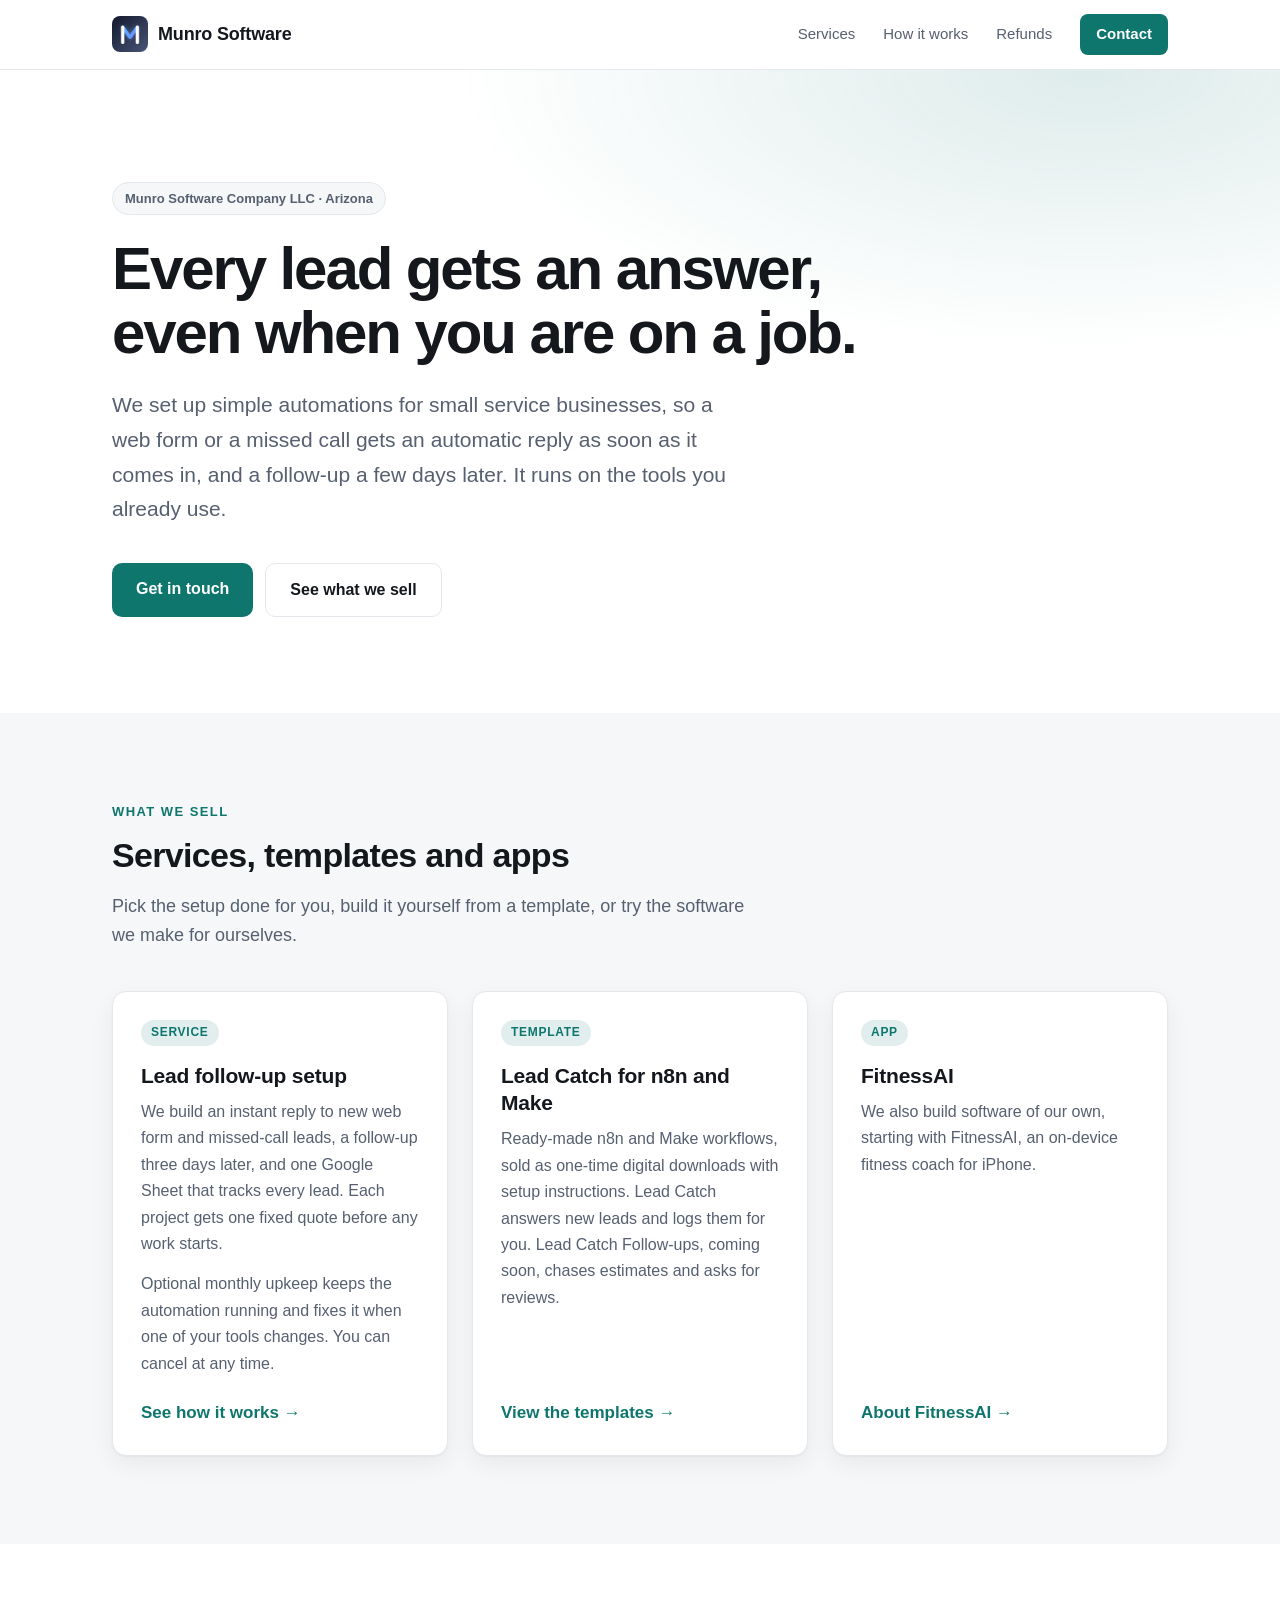
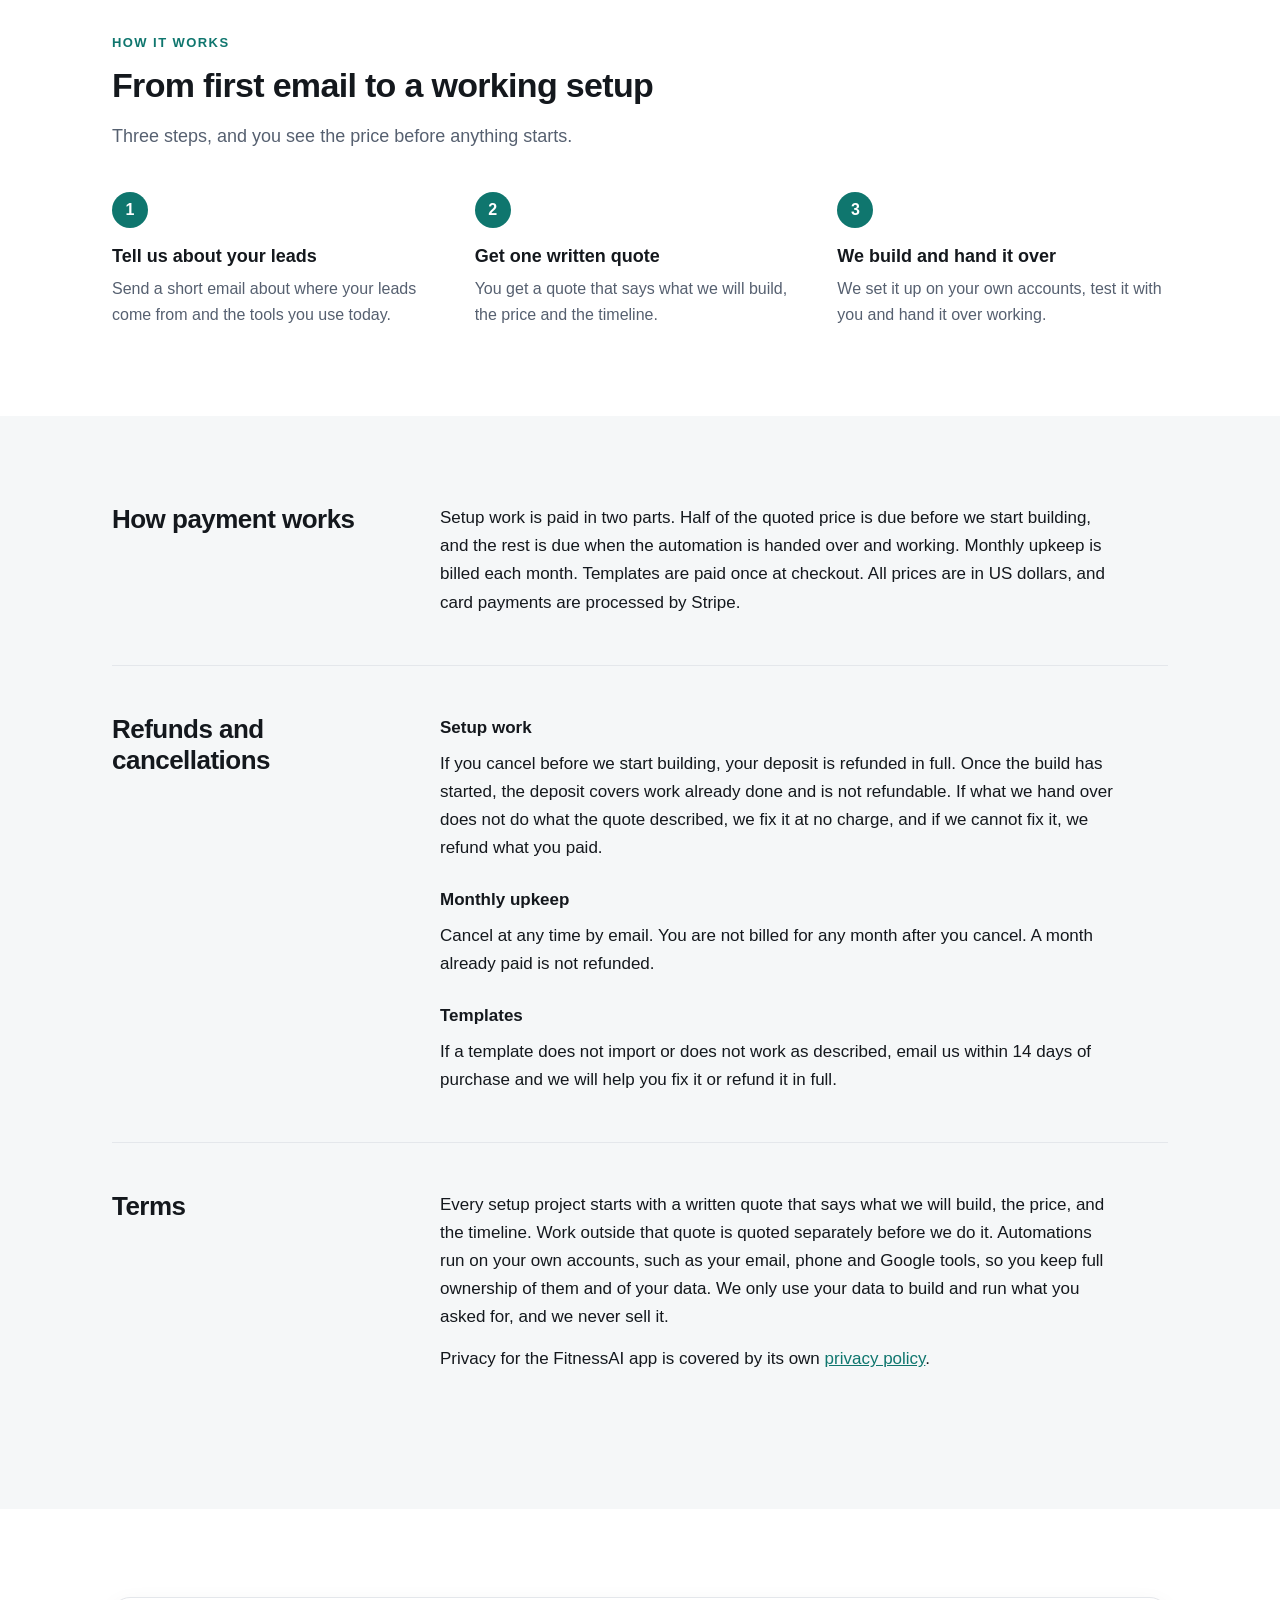
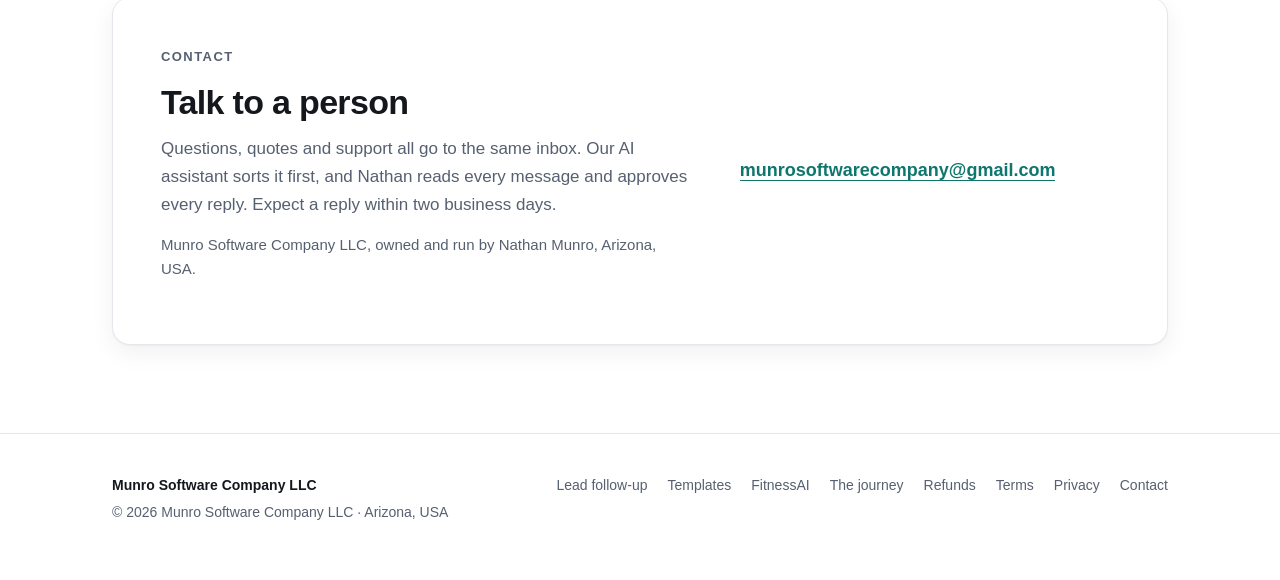
==== index.html @ fd5b4537 "jarvis: Rework: Rework: Website: audit every page's results claims, testimonials and AI disclosure, " ====
<!doctype html>
<html lang="en">
<head>
  <meta charset="utf-8" />
  <meta name="viewport" content="width=device-width, initial-scale=1" />
  <title>Munro Software Company | Automation for small service businesses</title>
  <meta name="description" content="Munro Software Company LLC builds lead follow-up automation for small service businesses and sells ready-made n8n and Make workflow templates." />
  <meta name="theme-color" content="#0f766e" />
  <meta property="og:title" content="Munro Software Company" />
  <meta property="og:description" content="Lead follow-up automation for small service businesses, and ready-made workflow templates." />
  <meta property="og:type" content="website" />
  <meta property="og:url" content="https://munrosoftwarecompany.com" />
  <link rel="icon" href="data:image/svg+xml,%3Csvg xmlns='http://www.w3.org/2000/svg' viewBox='0 0 64 64'%3E%3Crect width='64' height='64' rx='14' fill='%230f766e'/%3E%3Cpath d='M35 9 L17 35 h11 l-3 21 19-28 H32 z' fill='white'/%3E%3C/svg%3E" />
  <link rel="stylesheet" href="styles.css" />
  <script>
    // The FitnessAI support and privacy pages used to live here, and App Store
    // Connect still links /#support and /#privacy. Send those to their new home.
    if (location.hash === "#support" || location.hash === "#privacy") {
      location.replace("/fitnessai/" + location.hash);
    }
  </script>
</head>
<body class="home">
  <header class="site-header">
    <div class="topbar">
      <a class="wordmark" href="#top">
        <img src="brand/v2/munro-logo-400.png" alt="" width="36" height="36" />
        <span class="name">Munro Software</span>
      </a>
      <nav class="nav">
        <a href="#services">Services</a>
        <a class="nav-hide" href="#how">How it works</a>
        <a class="nav-hide" href="#refunds">Refunds</a>
        <a class="nav-cta" href="#contact">Contact</a>
      </nav>
    </div>
  </header>

  <main id="top">
    <section class="home-hero">
      <div class="wrap">
        <p class="status">Munro Software Company LLC &middot; Arizona</p>
        <h1>Every lead gets an answer, even when you are on a job.</h1>
        <p class="lede">
          We set up simple automations for small service businesses, so a web
          form or a missed call gets an automatic reply as soon as it comes in,
          and a follow-up a few days later. It runs on the tools you already use.
        </p>
        <div class="actions">
          <a class="btn" href="#contact">Get in touch</a>
          <a class="btn btn-ghost" href="#services">See what we sell</a>
        </div>
      </div>
    </section>

    <section class="section section-soft" id="services">
      <div class="wrap">
        <p class="eyebrow">What we sell</p>
        <h2>Services, templates and apps</h2>
        <p class="intro">
          Pick the setup done for you, build it yourself from a template, or
          try the software we make for ourselves.
        </p>
        <div class="cards">
          <article class="card">
            <p class="tag">Service</p>
            <h3>Lead follow-up setup</h3>
            <p>
              We build an instant reply to new web form and missed-call leads, a
              follow-up three days later, and one Google Sheet that tracks every
              lead. Each project gets one fixed quote before any work starts.
            </p>
            <p>
              Optional monthly upkeep keeps the automation running and fixes it
              when one of your tools changes. You can cancel at any time.
            </p>
            <a class="more" href="/lead-follow-up/">See how it works &rarr;</a>
          </article>
          <article class="card">
            <p class="tag">Template</p>
            <h3>Lead Catch for n8n and Make</h3>
            <p>
              Ready-made n8n and Make workflows, sold as one-time digital
              downloads with setup instructions. Lead Catch answers new leads
              and logs them for you. Lead Catch Follow-ups, coming soon, chases
              estimates and asks for reviews.
            </p>
            <a class="more" href="/templates/">View the templates &rarr;</a>
          </article>
          <article class="card">
            <p class="tag">App</p>
            <h3>FitnessAI</h3>
            <p>
              We also build software of our own, starting with FitnessAI, an
              on-device fitness coach for iPhone.
            </p>
            <a class="more" href="/fitnessai/">About FitnessAI &rarr;</a>
          </article>
        </div>
      </div>
    </section>

    <section class="section" id="how">
      <div class="wrap">
        <p class="eyebrow">How it works</p>
        <h2>From first email to a working setup</h2>
        <p class="intro">Three steps, and you see the price before anything starts.</p>
        <ol class="steps">
          <li><strong>Tell us about your leads</strong>Send a short email about where your leads come from and the tools you use today.</li>
          <li><strong>Get one written quote</strong>You get a quote that says what we will build, the price and the timeline.</li>
          <li><strong>We build and hand it over</strong>We set it up on your own accounts, test it with you and hand it over working.</li>
        </ol>
      </div>
    </section>

    <section class="section section-soft">
      <div class="wrap">
        <div class="policy" id="payment">
          <h2>How payment works</h2>
          <div>
            <p>
              Setup work is paid in two parts. Half of the quoted price is due before
              we start building, and the rest is due when the automation is handed
              over and working. Monthly upkeep is billed each month. Templates are
              paid once at checkout. All prices are in US dollars, and card payments
              are processed by Stripe.
            </p>
          </div>
        </div>

        <div class="policy" id="refunds">
          <h2>Refunds and cancellations</h2>
          <div>
            <h3>Setup work</h3>
            <p>
              If you cancel before we start building, your deposit is refunded in
              full. Once the build has started, the deposit covers work already done
              and is not refundable. If what we hand over does not do what the quote
              described, we fix it at no charge, and if we cannot fix it, we refund
              what you paid.
            </p>
            <h3>Monthly upkeep</h3>
            <p>
              Cancel at any time by email. You are not billed for any month after you
              cancel. A month already paid is not refunded.
            </p>
            <h3>Templates</h3>
            <p>
              If a template does not import or does not work as described, email us
              within 14 days of purchase and we will help you fix it or refund it in
              full.
            </p>
          </div>
        </div>

        <div class="policy" id="terms">
          <h2>Terms</h2>
          <div>
            <p>
              Every setup project starts with a written quote that says what we will
              build, the price, and the timeline. Work outside that quote is quoted
              separately before we do it. Automations run on your own accounts, such
              as your email, phone and Google tools, so you keep full ownership of
              them and of your data. We only use your data to build and run what you
              asked for, and we never sell it.
            </p>
            <p>
              Privacy for the FitnessAI app is covered by its own
              <a href="/fitnessai/#privacy">privacy policy</a>.
            </p>
          </div>
        </div>
      </div>
    </section>

    <section class="section" id="contact">
      <div class="wrap">
        <div class="contact-card">
          <div>
            <p class="eyebrow">Contact</p>
            <h2>Talk to a person</h2>
            <p>
              Questions, quotes and support all go to the same inbox. Our AI
              assistant sorts it first, and Nathan reads every message and
              approves every reply. Expect a reply within two business days.
            </p>
            <p class="note">
              Munro Software Company LLC, owned and run by Nathan Munro, Arizona, USA.
            </p>
          </div>
          <div>
            <p class="contact-line">
              <a href="mailto:munrosoftwarecompany@gmail.com">munrosoftwarecompany@gmail.com</a>
            </p>
          </div>
        </div>
      </div>
    </section>
  </main>

  <footer class="site-footer">
    <div class="wrap">
      <div>
        <p class="legal">Munro Software Company LLC</p>
        <p>&copy; 2026 Munro Software Company LLC &middot; Arizona, USA</p>
      </div>
      <nav class="footer-links">
        <a href="/lead-follow-up/">Lead follow-up</a>
        <a href="/templates/">Templates</a>
        <a href="/fitnessai/">FitnessAI</a>
        <a href="/journey/">The journey</a>
        <a href="#refunds">Refunds</a>
        <a href="#terms">Terms</a>
        <a href="/privacy/">Privacy</a>
        <a href="#contact">Contact</a>
      </nav>
    </div>
  </footer>
</body>
</html>
---- styles.css ----
/* Business site styles, desktop first. The FitnessAI page has its own app look in fitnessai/app.css. */
:root {
  --bg: #ffffff;
  --bg-soft: #f5f7f8;
  --ink: #14181d;
  --ink-soft: #566070;
  --rule: #e4e7eb;
  --accent: #0f766e;
  --accent-strong: #0f766e;
  --accent-ink: #ffffff;
  --card: #ffffff;
  --shadow: 0 1px 2px rgba(16, 24, 32, 0.04), 0 8px 24px rgba(16, 24, 32, 0.06);
  --max: 1120px;
  --sans: -apple-system, BlinkMacSystemFont, "Segoe UI", Roboto, "Helvetica Neue", Arial, sans-serif;
  color-scheme: light;
}

@media (prefers-color-scheme: dark) {
  :root {
    --bg: #0f1216;
    --bg-soft: #151a20;
    --ink: #e9edf2;
    --ink-soft: #9aa4b2;
    --rule: #262c34;
    --accent: #5eead4;
    --accent-strong: #14b8a6;
    --accent-ink: #062521;
    --card: #171b21;
    --shadow: none;
    color-scheme: dark;
  }
}

* { box-sizing: border-box; }

html { scroll-behavior: smooth; }

html, body {
  margin: 0;
  padding: 0;
  background: var(--bg);
  color: var(--ink);
  font-family: var(--sans);
  font-size: 17px;
  line-height: 1.65;
  -webkit-font-smoothing: antialiased;
}

a { color: var(--accent); }

.wrap {
  max-width: var(--max);
  margin: 0 auto;
  padding: 0 32px;
}

/* Top nav */

.topbar {
  display: flex;
  align-items: center;
  justify-content: space-between;
  gap: 24px;
  max-width: var(--max);
  margin: 0 auto;
  padding: 14px 32px;
  background: var(--bg);
}

.site-header {
  position: sticky;
  top: 0;
  z-index: 10;
  background: color-mix(in srgb, var(--bg) 92%, transparent);
  backdrop-filter: saturate(160%) blur(10px);
  border-bottom: 1px solid var(--rule);
}

.site-header .topbar {
  background: transparent;
}

.wordmark {
  display: inline-flex;
  align-items: center;
  gap: 10px;
  text-decoration: none;
  color: var(--ink);
}

.wordmark img {
  display: block;
  width: 36px;
  height: 36px;
  border-radius: 8px;
}

.wordmark .mark {
  display: inline-flex;
  align-items: center;
  justify-content: center;
  width: 34px;
  height: 34px;
  border-radius: 9px;
  background: var(--accent-strong);
  color: var(--bg);
}

.wordmark .name {
  font-weight: 700;
  font-size: 18px;
  letter-spacing: -0.01em;
}

.nav {
  display: flex;
  align-items: center;
  gap: 28px;
  font-size: 15px;
}

.nav a {
  color: var(--ink-soft);
  text-decoration: none;
  font-weight: 500;
}

.nav a:hover { color: var(--accent); }

.nav a.nav-cta {
  color: var(--accent-ink);
  background: var(--accent-strong);
  padding: 8px 16px;
  border-radius: 8px;
  font-weight: 600;
}

.nav a.nav-cta:hover { color: var(--accent-ink); opacity: 0.9; }

/* Buttons */

.btn {
  display: inline-block;
  padding: 13px 24px;
  border-radius: 10px;
  font-weight: 650;
  font-size: 16px;
  text-decoration: none;
  background: var(--accent-strong);
  color: var(--accent-ink);
}

.btn:hover { opacity: 0.9; }

.btn-ghost {
  background: transparent;
  color: var(--ink);
  border: 1px solid var(--rule);
}

/* Shared layout used by the inner pages */

main {
  max-width: var(--max);
  margin: 0 auto;
  padding: 64px 32px 32px;
}

main > .hero,
main > .block {
  max-width: 760px;
  margin-left: auto;
  margin-right: auto;
}

.hero .status {
  display: inline-block;
  margin: 0 0 18px;
  padding: 5px 12px;
  border-radius: 999px;
  background: var(--bg-soft);
  border: 1px solid var(--rule);
  font-size: 13px;
  font-weight: 600;
  letter-spacing: 0.02em;
  color: var(--ink-soft);
}

.hero h1 {
  font-size: 44px;
  line-height: 1.12;
  letter-spacing: -0.03em;
  font-weight: 750;
  margin: 0 0 20px;
}

.hero .lede {
  font-size: 20px;
  color: var(--ink-soft);
  margin: 0;
}

.block {
  margin-top: 56px;
  padding-top: 32px;
  border-top: 1px solid var(--rule);
  scroll-margin-top: 88px;
}

.block h2 {
  font-size: 13px;
  font-weight: 700;
  letter-spacing: 0.11em;
  text-transform: uppercase;
  color: var(--ink-soft);
  margin: 0 0 20px;
}

.block h3 {
  font-size: 17px;
  font-weight: 650;
  letter-spacing: -0.01em;
  margin: 32px 0 12px;
}

.block p { margin: 0 0 14px; }
.block p:last-child { margin-bottom: 0; }

.block ul {
  margin: 0 0 14px;
  padding-left: 20px;
}

.block li { margin-bottom: 8px; }

.note {
  font-size: 15px;
  color: var(--ink-soft);
}

.features {
  list-style: none;
  margin: 0 0 20px;
  padding: 0;
}

.block .features { padding-left: 0; }

.features li {
  margin-bottom: 14px;
  padding-left: 18px;
  border-left: 2px solid var(--accent-strong);
  color: var(--ink-soft);
}

.features strong {
  display: block;
  color: var(--ink);
  font-weight: 650;
}

.contact-line {
  font-size: 18px;
  margin: 0 0 14px;
}

.contact-line a {
  color: var(--accent);
  font-weight: 600;
  text-decoration: none;
  border-bottom: 1px solid currentColor;
}

/* Homepage */

.home main {
  max-width: none;
  padding: 0;
}

.section {
  padding: 88px 0;
  scroll-margin-top: 64px;
}

.section-soft { background: var(--bg-soft); }

.eyebrow {
  margin: 0 0 12px;
  font-size: 13px;
  font-weight: 700;
  letter-spacing: 0.11em;
  text-transform: uppercase;
  color: var(--accent);
}

.section h2 {
  font-size: 34px;
  line-height: 1.2;
  letter-spacing: -0.02em;
  margin: 0 0 16px;
}

.section .intro {
  max-width: 640px;
  font-size: 18px;
  color: var(--ink-soft);
  margin: 0 0 40px;
}

.home-hero {
  padding: 112px 0 96px;
  background:
    radial-gradient(900px 400px at 85% 0%, color-mix(in srgb, var(--accent) 14%, transparent), transparent 70%),
    var(--bg);
}

.home-hero .status {
  display: inline-block;
  margin: 0 0 22px;
  padding: 5px 12px;
  border-radius: 999px;
  background: var(--bg-soft);
  border: 1px solid var(--rule);
  font-size: 13px;
  font-weight: 600;
  color: var(--ink-soft);
}

.home-hero h1 {
  max-width: 820px;
  font-size: 60px;
  line-height: 1.06;
  letter-spacing: -0.035em;
  font-weight: 750;
  margin: 0 0 24px;
}

.home-hero .lede {
  max-width: 640px;
  font-size: 21px;
  color: var(--ink-soft);
  margin: 0 0 36px;
}

.actions {
  display: flex;
  flex-wrap: wrap;
  gap: 12px;
}

.cards {
  display: grid;
  grid-template-columns: repeat(3, 1fr);
  gap: 24px;
}

.card {
  display: flex;
  flex-direction: column;
  padding: 28px;
  background: var(--card);
  border: 1px solid var(--rule);
  border-radius: 14px;
  box-shadow: var(--shadow);
}

.card .tag {
  align-self: flex-start;
  margin: 0 0 16px;
  padding: 3px 10px;
  border-radius: 999px;
  font-size: 12px;
  font-weight: 700;
  letter-spacing: 0.06em;
  text-transform: uppercase;
  color: var(--accent);
  background: color-mix(in srgb, var(--accent) 12%, transparent);
}

.card h3 {
  font-size: 21px;
  line-height: 1.3;
  letter-spacing: -0.01em;
  margin: 0 0 10px;
}

.card p {
  margin: 0 0 14px;
  color: var(--ink-soft);
  font-size: 16px;
}

.card .more {
  margin-top: auto;
  padding-top: 8px;
  font-weight: 600;
  text-decoration: none;
}

.card .more:hover { text-decoration: underline; }

.steps {
  display: grid;
  grid-template-columns: repeat(3, 1fr);
  gap: 32px;
  margin: 0;
  padding: 0;
  list-style: none;
  counter-reset: step;
}

.steps li {
  counter-increment: step;
  color: var(--ink-soft);
  font-size: 16px;
}

.steps li::before {
  content: counter(step);
  display: inline-flex;
  align-items: center;
  justify-content: center;
  width: 36px;
  height: 36px;
  margin-bottom: 14px;
  border-radius: 50%;
  background: var(--accent-strong);
  color: var(--accent-ink);
  font-weight: 700;
}

.steps strong {
  display: block;
  margin-bottom: 4px;
  color: var(--ink);
  font-size: 18px;
}

.policy {
  display: grid;
  grid-template-columns: 280px 1fr;
  gap: 48px;
  padding: 48px 0;
  border-top: 1px solid var(--rule);
  scroll-margin-top: 64px;
}

.policy:first-child { border-top: 0; padding-top: 0; }

.policy h2 { font-size: 26px; margin: 0; }

.policy h3 {
  font-size: 17px;
  font-weight: 650;
  margin: 24px 0 8px;
}

.policy h3:first-child { margin-top: 0; }

.policy p { margin: 0 0 14px; max-width: 680px; }
.policy p:last-child { margin-bottom: 0; }

.contact-card {
  display: grid;
  grid-template-columns: 1.4fr 1fr;
  gap: 48px;
  align-items: center;
  padding: 48px;
  border-radius: 18px;
  background: var(--card);
  border: 1px solid var(--rule);
  box-shadow: var(--shadow);
}

.contact-card h2 { margin-bottom: 12px; }
.contact-card p { margin: 0 0 14px; color: var(--ink-soft); }
.contact-card .contact-line { margin: 0; }

/* Footer */

footer {
  max-width: var(--max);
  margin: 0 auto;
  padding: 32px 32px 64px;
  border-top: 1px solid var(--rule);
  font-size: 14px;
  color: var(--ink-soft);
}

footer p { margin: 0; }

.site-footer {
  max-width: none;
  padding: 0;
  border-top: 1px solid var(--rule);
}

.site-footer .wrap {
  display: flex;
  flex-wrap: wrap;
  justify-content: space-between;
  gap: 24px;
  padding-top: 40px;
  padding-bottom: 56px;
}

.site-footer .legal { color: var(--ink); font-weight: 600; margin-bottom: 4px; }

.footer-links {
  display: flex;
  flex-wrap: wrap;
  gap: 20px;
}

.footer-links a { color: var(--ink-soft); text-decoration: none; }
.footer-links a:hover { color: var(--accent); }

/* FAQ, used by the inner pages */

details {
  border-top: 1px solid var(--rule);
  padding: 14px 0;
}

details:last-of-type { border-bottom: 1px solid var(--rule); }

summary {
  cursor: pointer;
  font-weight: 600;
  list-style: none;
  display: flex;
  justify-content: space-between;
  gap: 16px;
}

summary::-webkit-details-marker { display: none; }

summary::after {
  content: "+";
  color: var(--ink-soft);
  font-weight: 400;
  font-size: 20px;
  line-height: 1.3;
}

details[open] summary::after { content: "\2212"; }

details p {
  margin: 12px 0 0;
  color: var(--ink-soft);
  font-size: 16px;
}

details strong { color: var(--ink); }

/* Tablet */

@media (max-width: 960px) {
  .cards { grid-template-columns: repeat(2, 1fr); }
  .home-hero h1 { font-size: 48px; }
  .policy { grid-template-columns: 1fr; gap: 16px; }
  .contact-card { grid-template-columns: 1fr; gap: 24px; padding: 36px; }
}

/* Phone */

@media (max-width: 720px) {
  .wrap, .topbar { padding-left: 20px; padding-right: 20px; }
  .topbar { flex-wrap: wrap; gap: 10px 16px; padding-top: 12px; padding-bottom: 12px; }
  .nav { gap: 16px; font-size: 14px; flex-wrap: wrap; }
  .nav .nav-hide { display: none; }
  .home main { padding: 0; }
  .section { padding: 56px 0; }
  .section h2 { font-size: 27px; }
  .home-hero { padding: 64px 0 56px; }
  .home-hero h1 { font-size: 36px; }
  .home-hero .lede { font-size: 18px; }
  .cards, .steps { grid-template-columns: 1fr; }
  .card { padding: 24px; }
  .contact-card { padding: 28px 22px; }
}

/* Inner pages on phone, same breakpoint as before the redesign */

@media (max-width: 520px) {
  main { padding: 40px 20px 24px; }
  .home main { padding: 0; }
  footer { padding: 28px 20px 48px; }
  .hero h1 { font-size: 30px; }
  .hero .lede { font-size: 17px; }
}
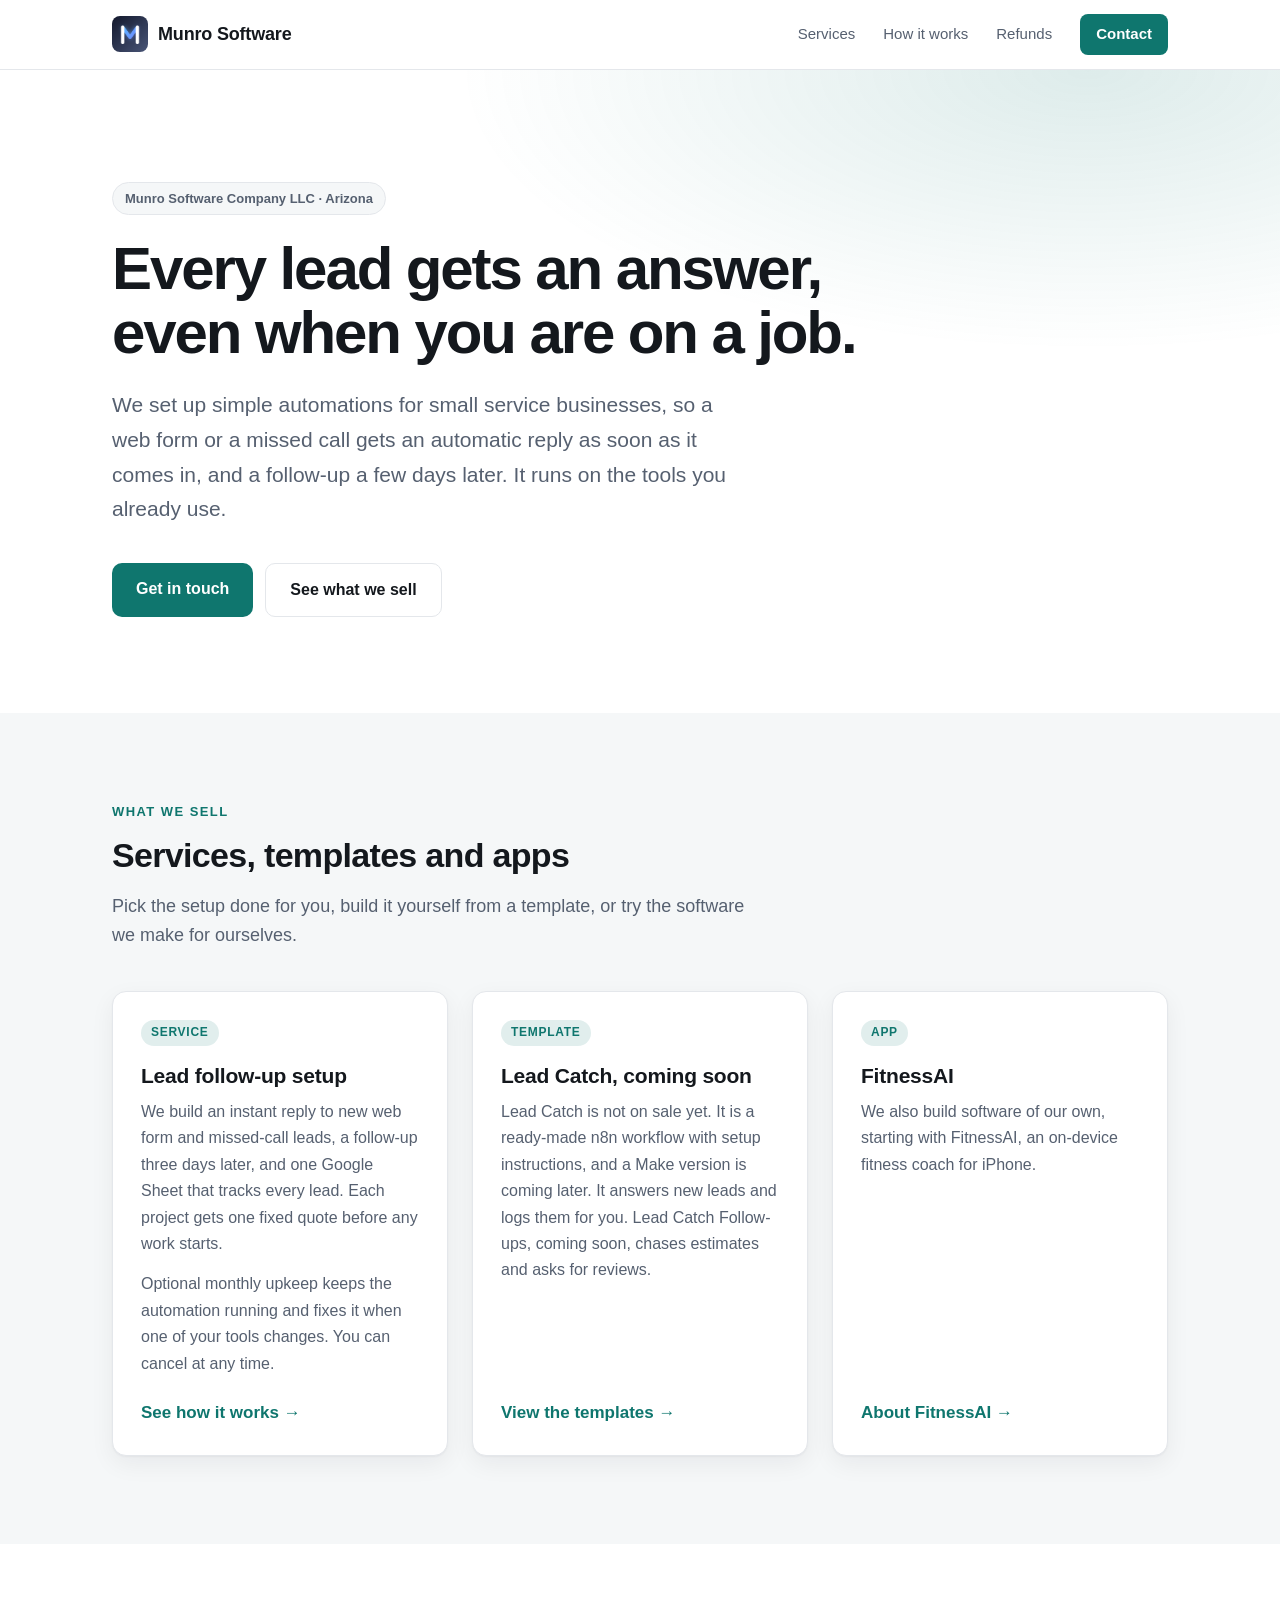
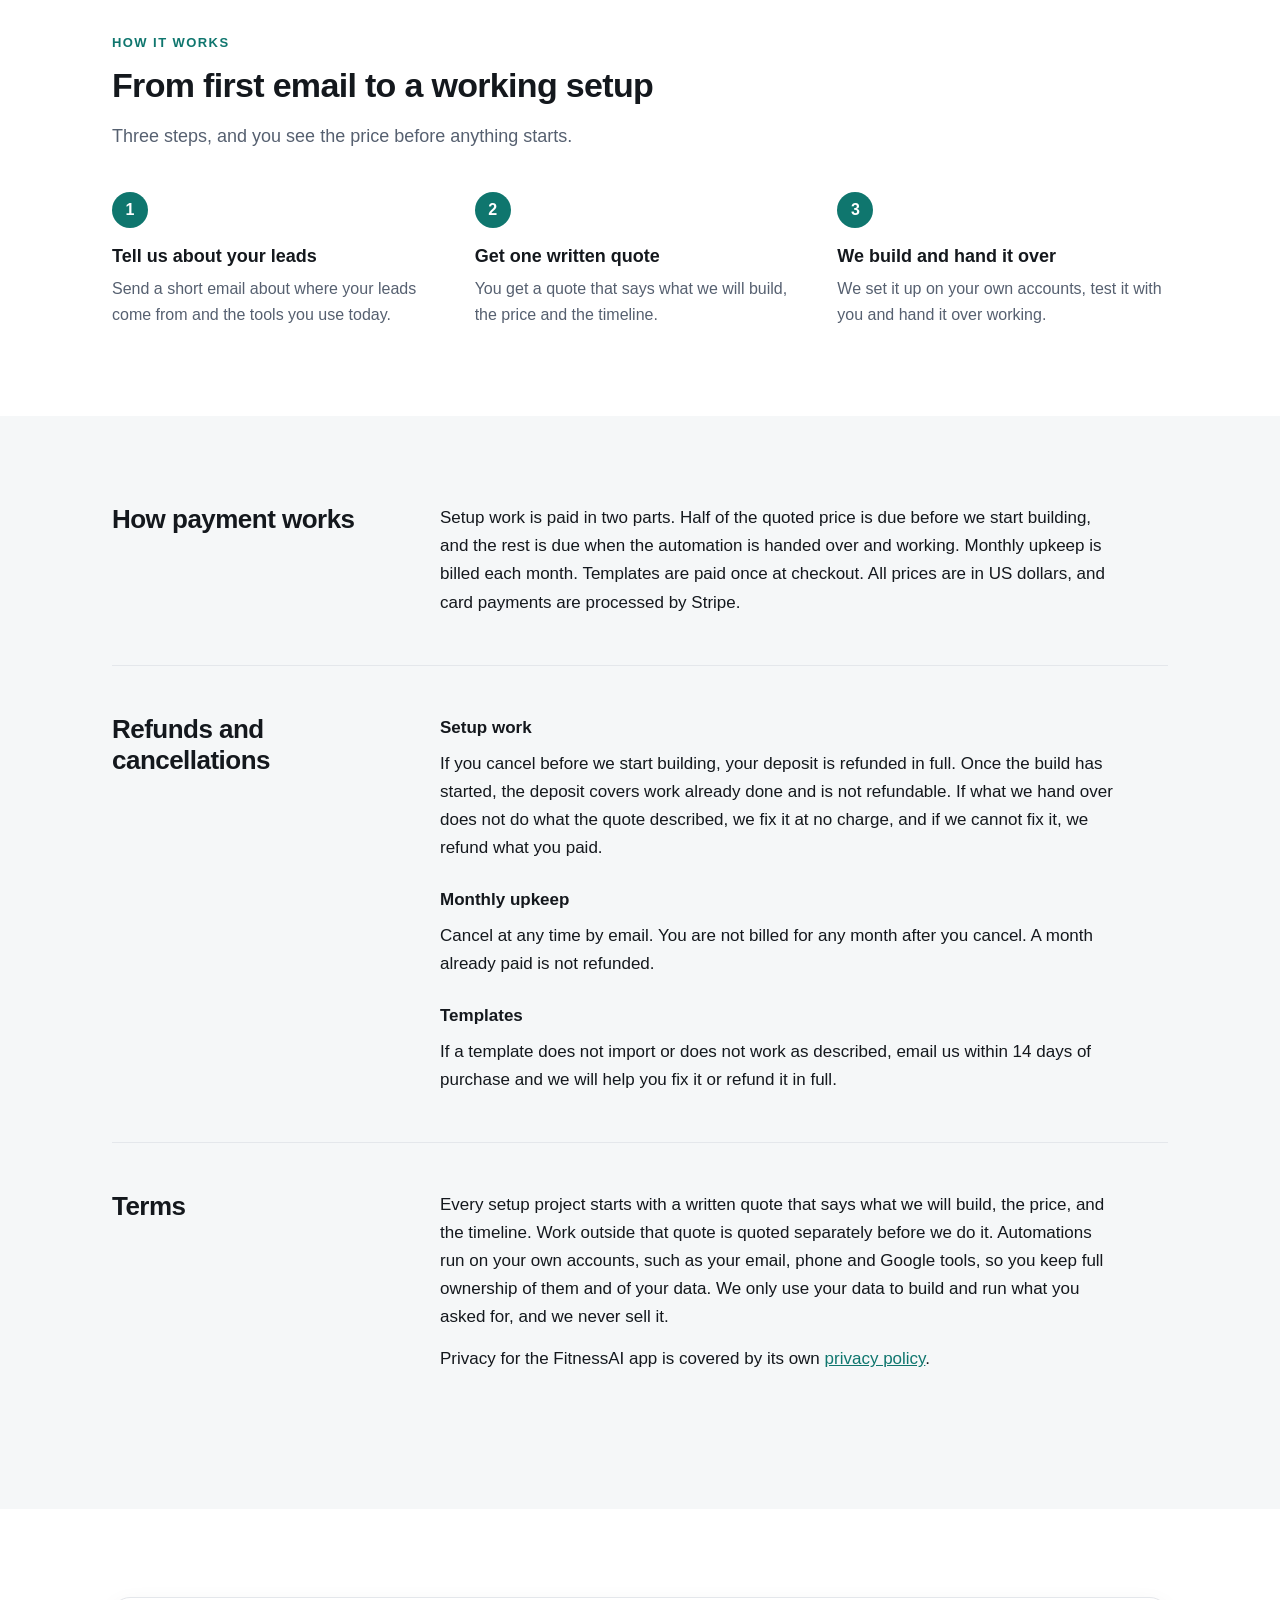
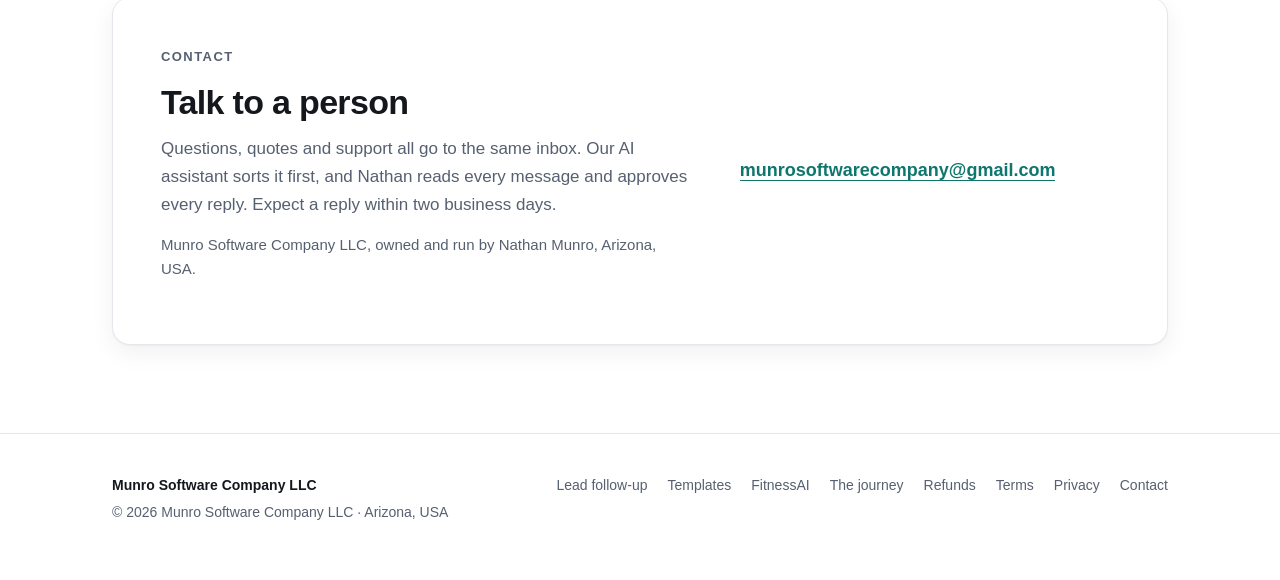
==== commit 4f1e1251: "jarvis: Website: make the homepage Lead Catch card and meta description match /templates/ (not on sa" ====
--- a/index.html
+++ b/index.html
@@ -4,7 +4,7 @@
   <meta charset="utf-8" />
   <meta name="viewport" content="width=device-width, initial-scale=1" />
   <title>Munro Software Company | Automation for small service businesses</title>
-  <meta name="description" content="Munro Software Company LLC builds lead follow-up automation for small service businesses and sells ready-made n8n and Make workflow templates." />
+  <meta name="description" content="Munro Software Company LLC builds lead follow-up automation for small service businesses. Lead Catch, a ready-made n8n workflow template, is coming soon, with a Make version later." />
   <meta name="theme-color" content="#0f766e" />
   <meta property="og:title" content="Munro Software Company" />
   <meta property="og:description" content="Lead follow-up automation for small service businesses, and ready-made workflow templates." />
@@ -78,11 +78,11 @@
           </article>
           <article class="card">
             <p class="tag">Template</p>
-            <h3>Lead Catch for n8n and Make</h3>
-            <p>
-              Ready-made n8n and Make workflows, sold as one-time digital
-              downloads with setup instructions. Lead Catch answers new leads
-              and logs them for you. Lead Catch Follow-ups, coming soon, chases
+            <h3>Lead Catch, coming soon</h3>
+            <p>
+              Lead Catch is not on sale yet. It is a ready-made n8n workflow
+              with setup instructions, and a Make version is coming later.
+              It answers new leads and logs them for you. Lead Catch Follow-ups, coming soon, chases
               estimates and asks for reviews.
             </p>
             <a class="more" href="/templates/">View the templates &rarr;</a>
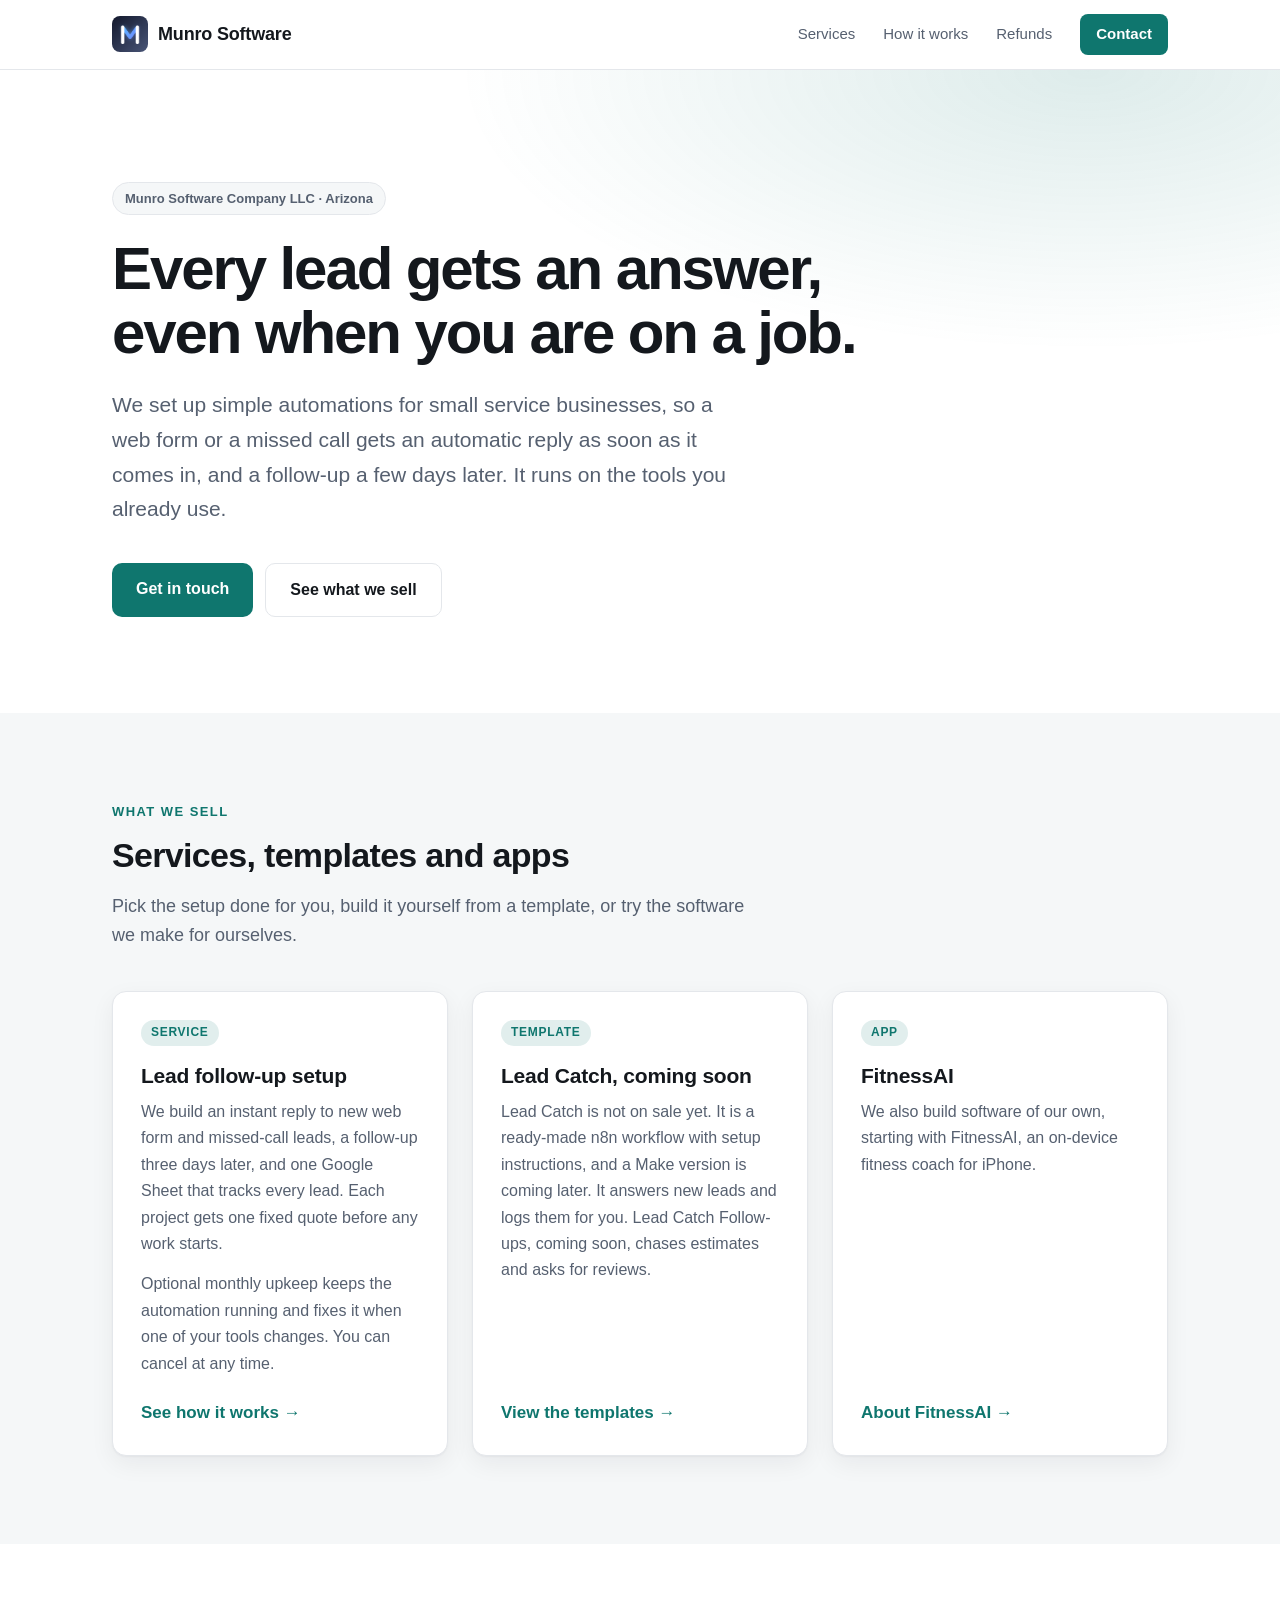
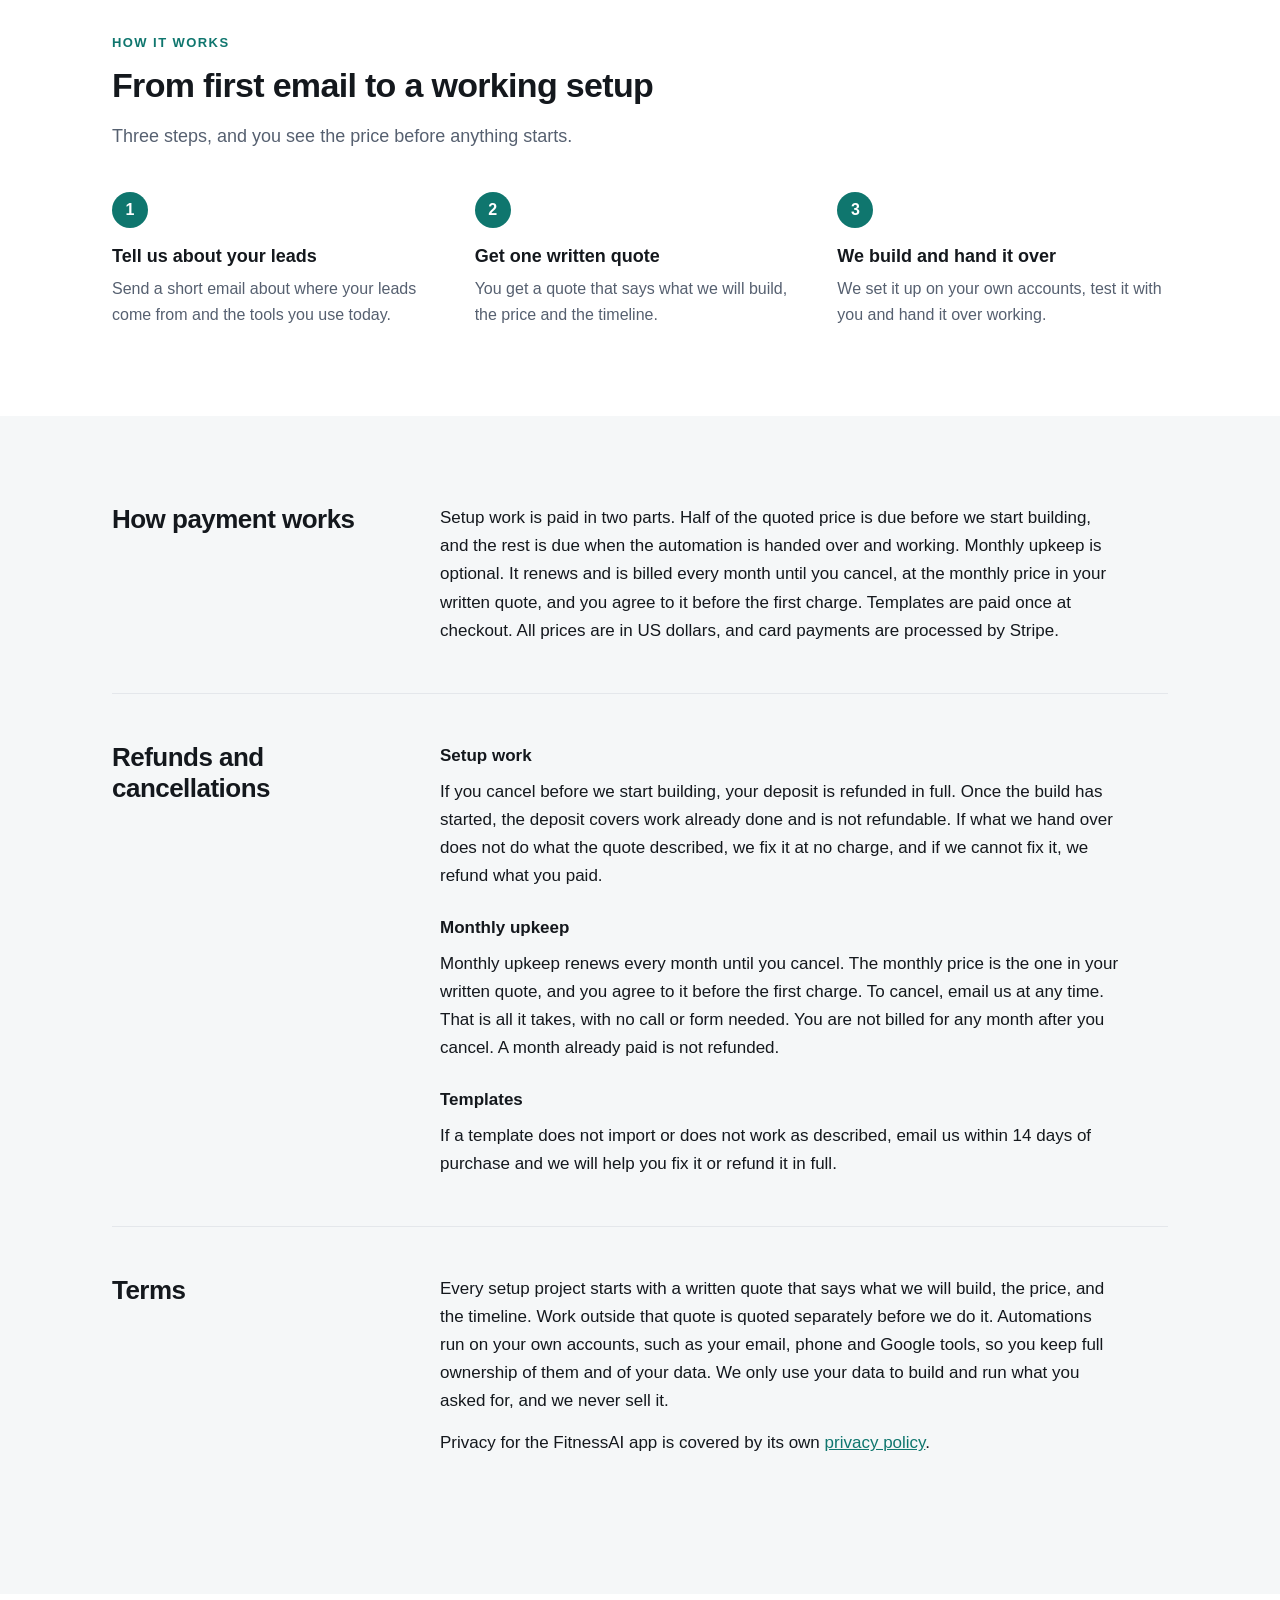
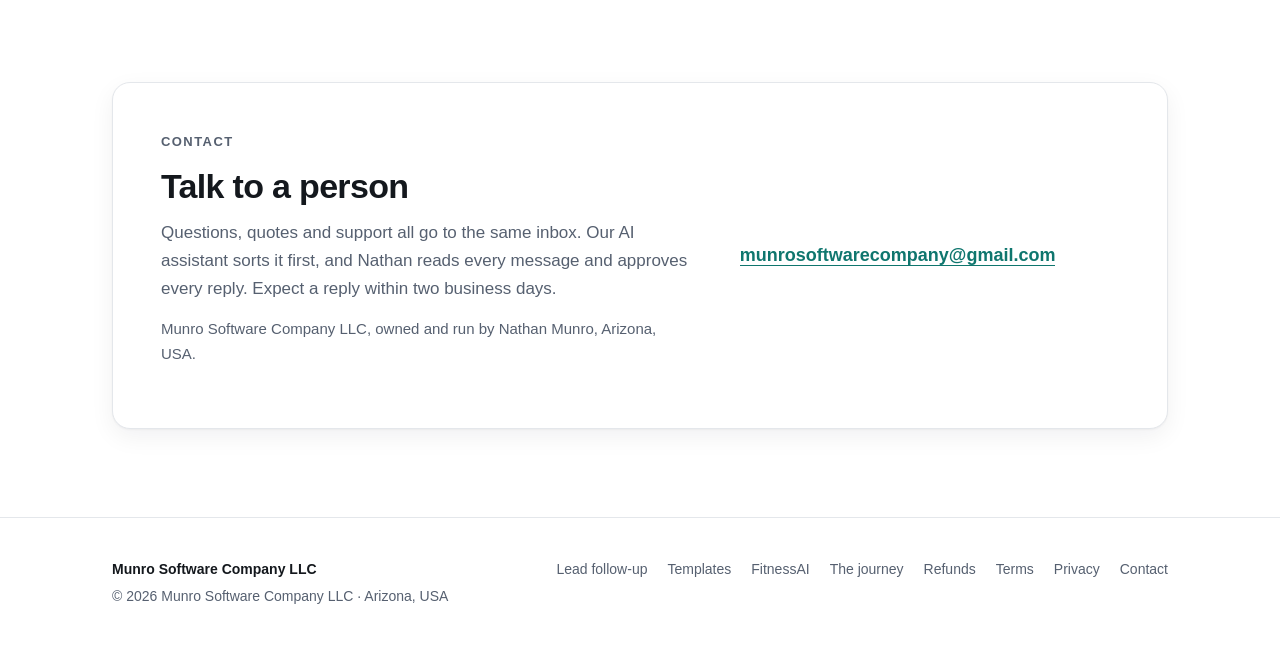
==== commit 12a17523: "jarvis: Website: draft ROSCA and California auto-renewal wording for monthly upkeep on the homepage " ====
--- a/index.html
+++ b/index.html
@@ -121,7 +121,9 @@
             <p>
               Setup work is paid in two parts. Half of the quoted price is due before
               we start building, and the rest is due when the automation is handed
-              over and working. Monthly upkeep is billed each month. Templates are
+              over and working. Monthly upkeep is optional. It renews and is billed
+              every month until you cancel, at the monthly price in your written
+              quote, and you agree to it before the first charge. Templates are
               paid once at checkout. All prices are in US dollars, and card payments
               are processed by Stripe.
             </p>
@@ -141,7 +143,10 @@
             </p>
             <h3>Monthly upkeep</h3>
             <p>
-              Cancel at any time by email. You are not billed for any month after you
+              Monthly upkeep renews every month until you cancel. The monthly price
+              is the one in your written quote, and you agree to it before the first
+              charge. To cancel, email us at any time. That is all it takes, with no
+              call or form needed. You are not billed for any month after you
               cancel. A month already paid is not refunded.
             </p>
             <h3>Templates</h3>
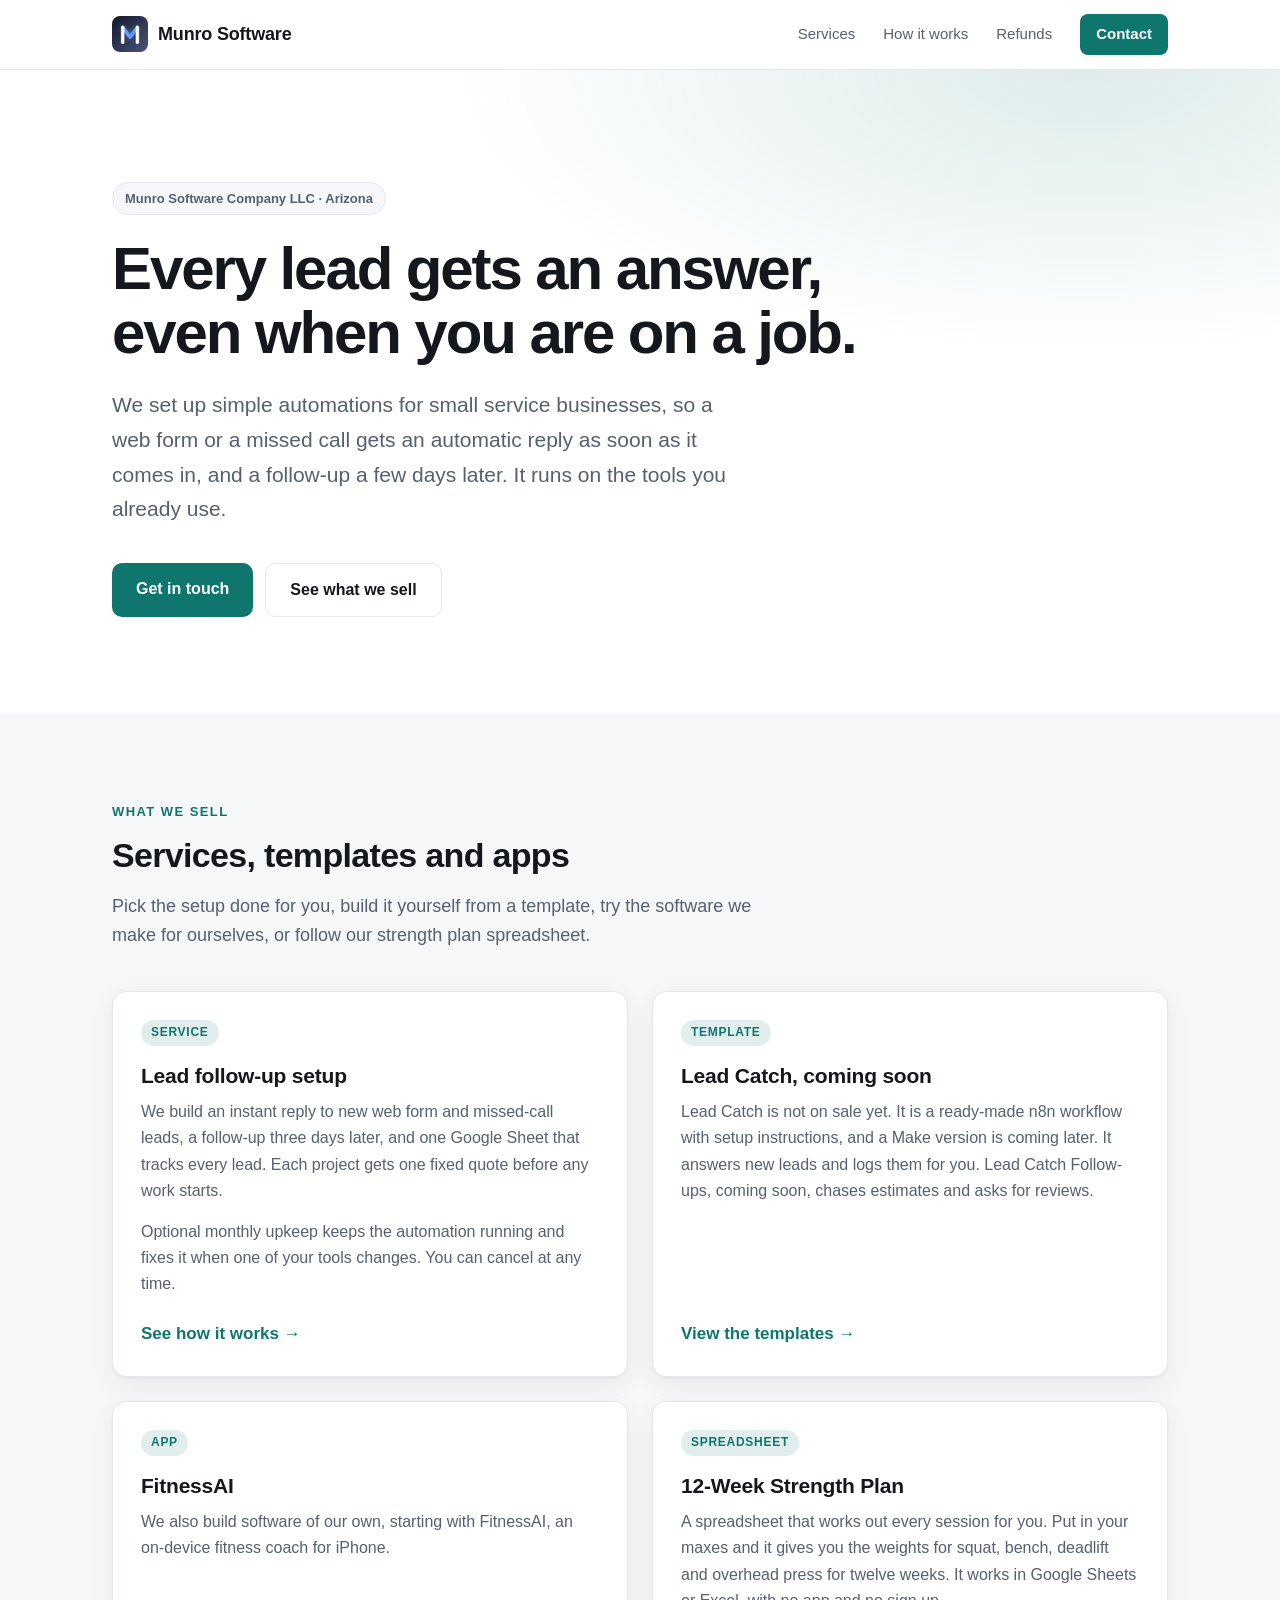
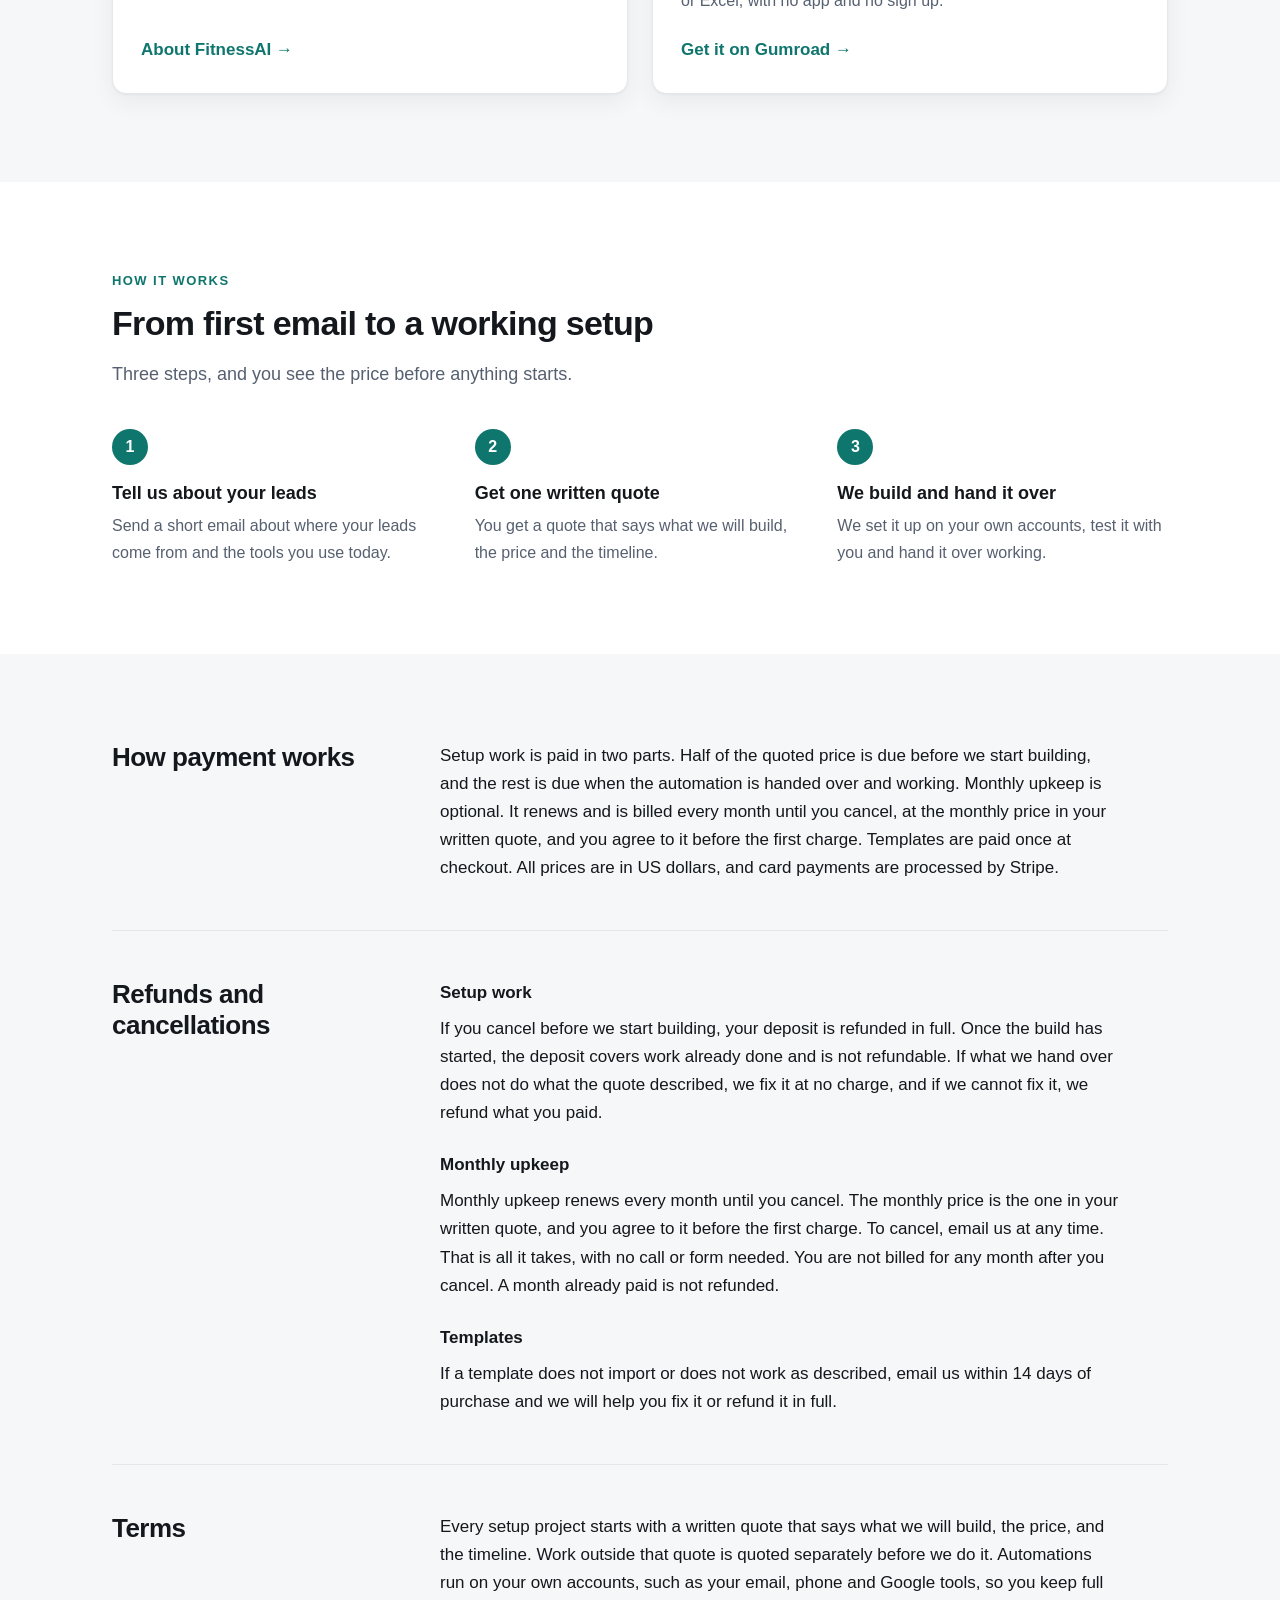
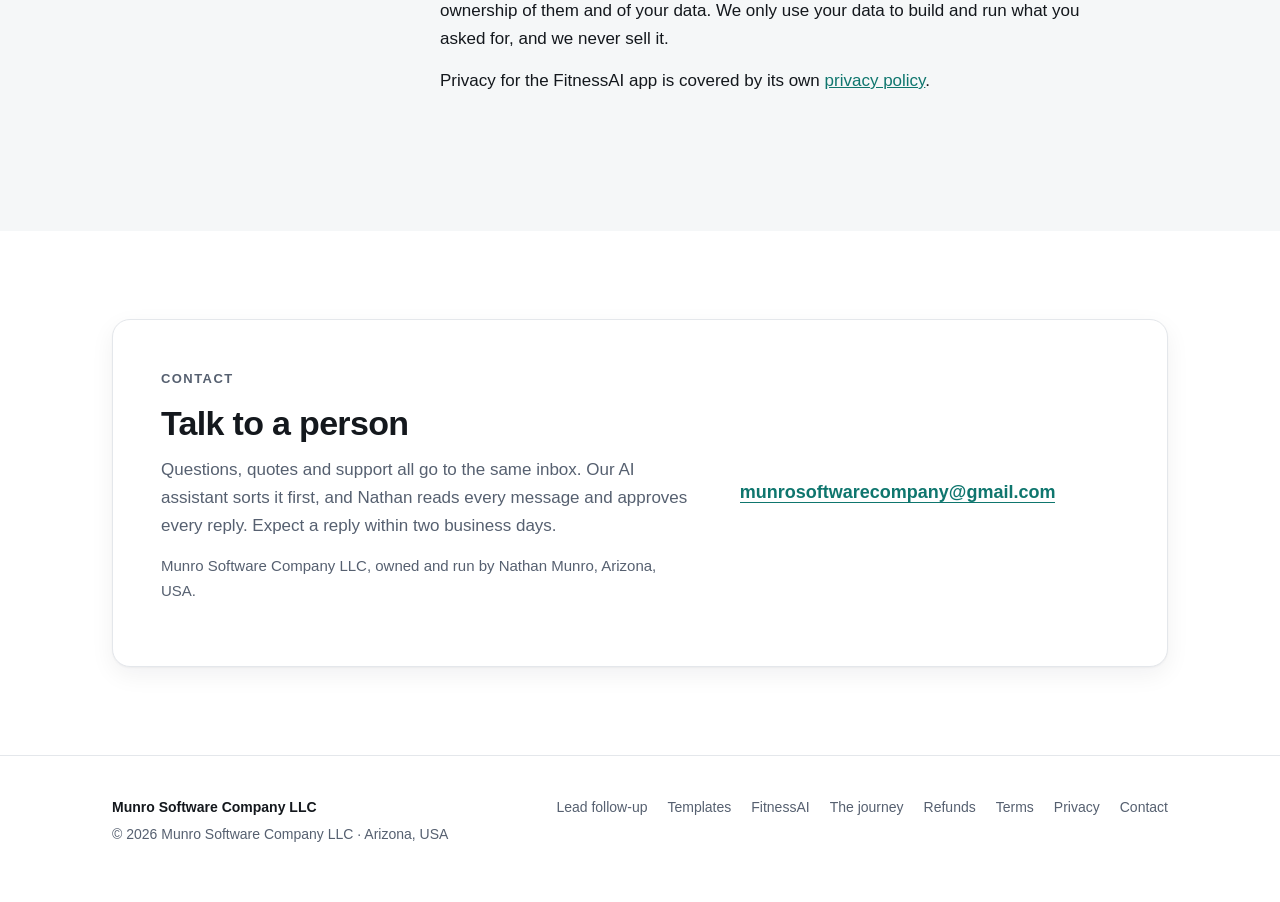
==== commit 43da16b0: "jarvis: Website: add the 12-Week Strength Plan to the homepage offers Added a 12-Week Strength Plan " ====
--- a/index.html
+++ b/index.html
@@ -58,8 +58,9 @@
         <p class="eyebrow">What we sell</p>
         <h2>Services, templates and apps</h2>
         <p class="intro">
-          Pick the setup done for you, build it yourself from a template, or
-          try the software we make for ourselves.
+          Pick the setup done for you, build it yourself from a template, try
+          the software we make for ourselves, or follow our strength plan
+          spreadsheet.
         </p>
         <div class="cards">
           <article class="card">
@@ -95,6 +96,17 @@
               on-device fitness coach for iPhone.
             </p>
             <a class="more" href="/fitnessai/">About FitnessAI &rarr;</a>
+          </article>
+          <article class="card">
+            <p class="tag">Spreadsheet</p>
+            <h3>12-Week Strength Plan</h3>
+            <p>
+              A spreadsheet that works out every session for you. Put in your
+              maxes and it gives you the weights for squat, bench, deadlift and
+              overhead press for twelve weeks. It works in Google Sheets or
+              Excel, with no app and no sign up.
+            </p>
+            <a class="more" href="https://munrosoft.gumroad.com/l/xlzmou">Get it on Gumroad &rarr;</a>
           </article>
         </div>
       </div>
--- a/styles.css
+++ b/styles.css
@@ -351,7 +351,7 @@
 
 .cards {
   display: grid;
-  grid-template-columns: repeat(3, 1fr);
+  grid-template-columns: repeat(2, 1fr);
   gap: 24px;
 }
 
@@ -557,7 +557,6 @@
 /* Tablet */
 
 @media (max-width: 960px) {
-  .cards { grid-template-columns: repeat(2, 1fr); }
   .home-hero h1 { font-size: 48px; }
   .policy { grid-template-columns: 1fr; gap: 16px; }
   .contact-card { grid-template-columns: 1fr; gap: 24px; padding: 36px; }
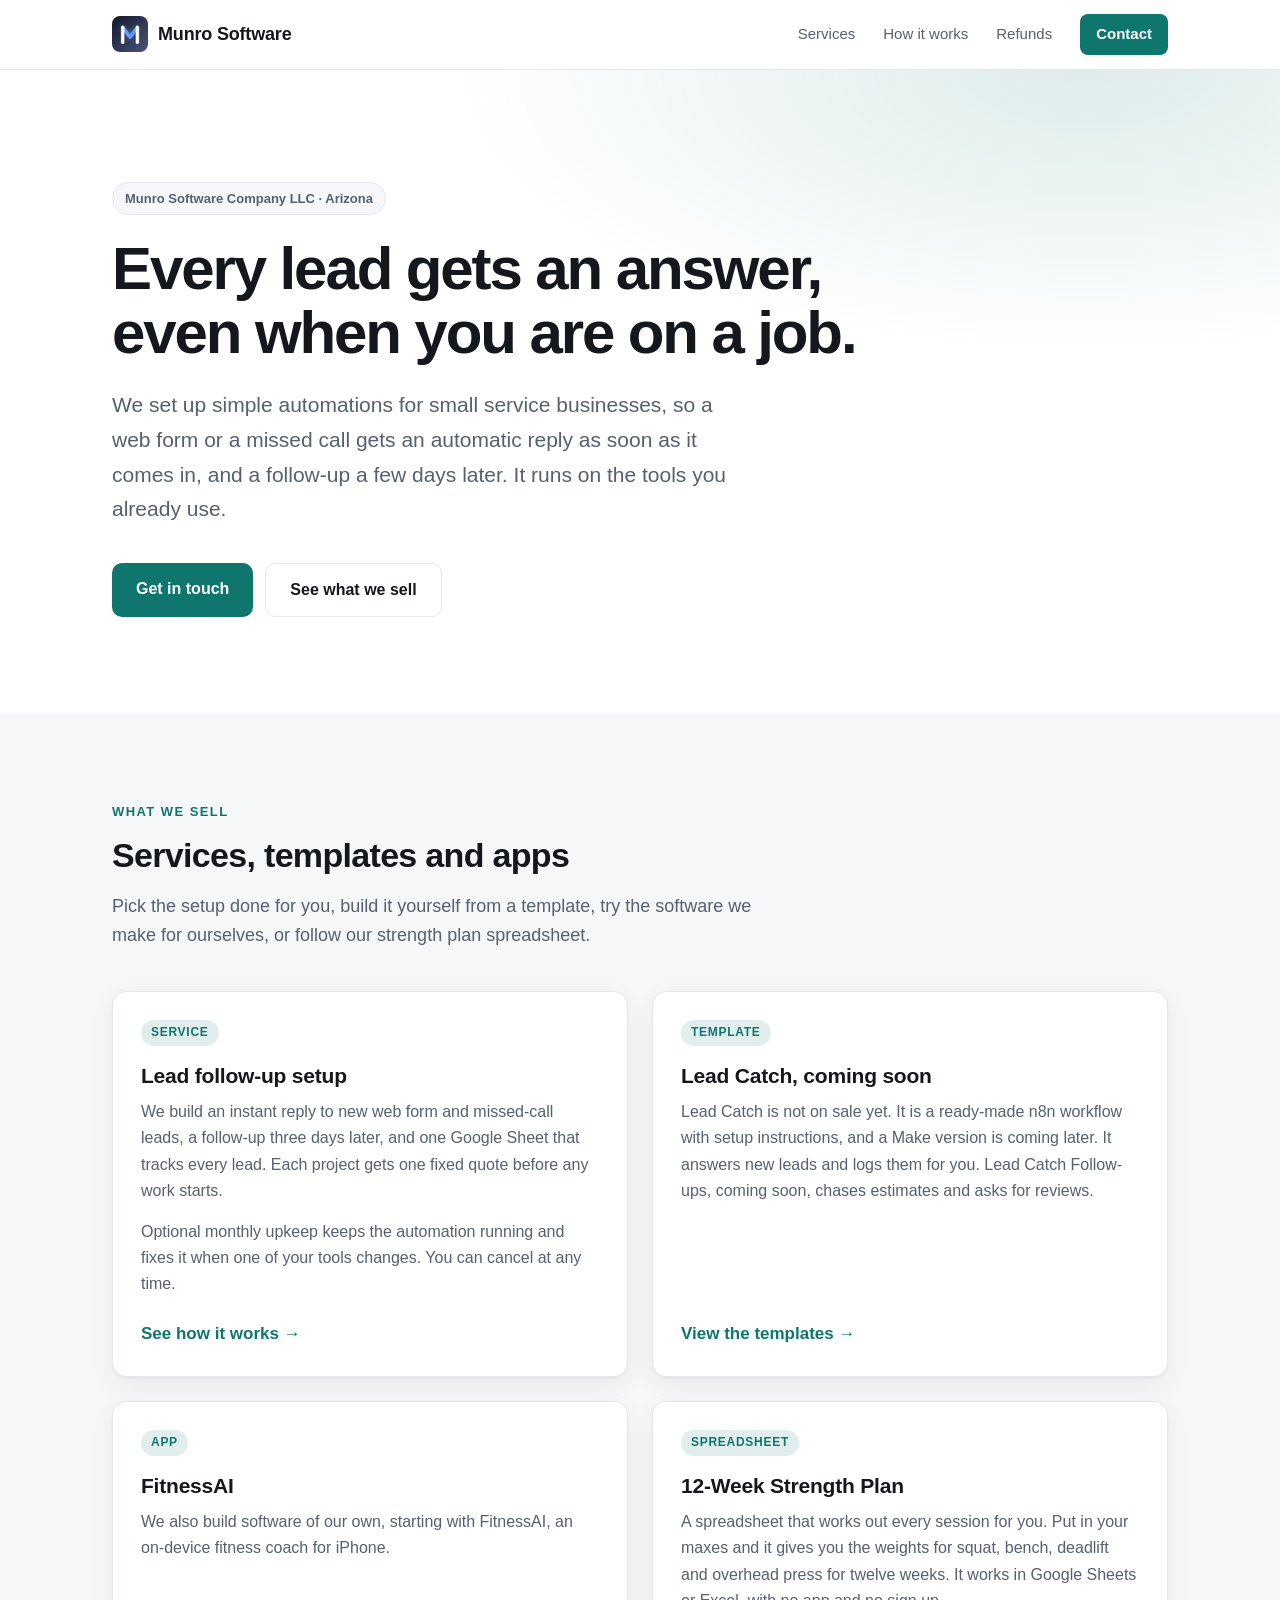
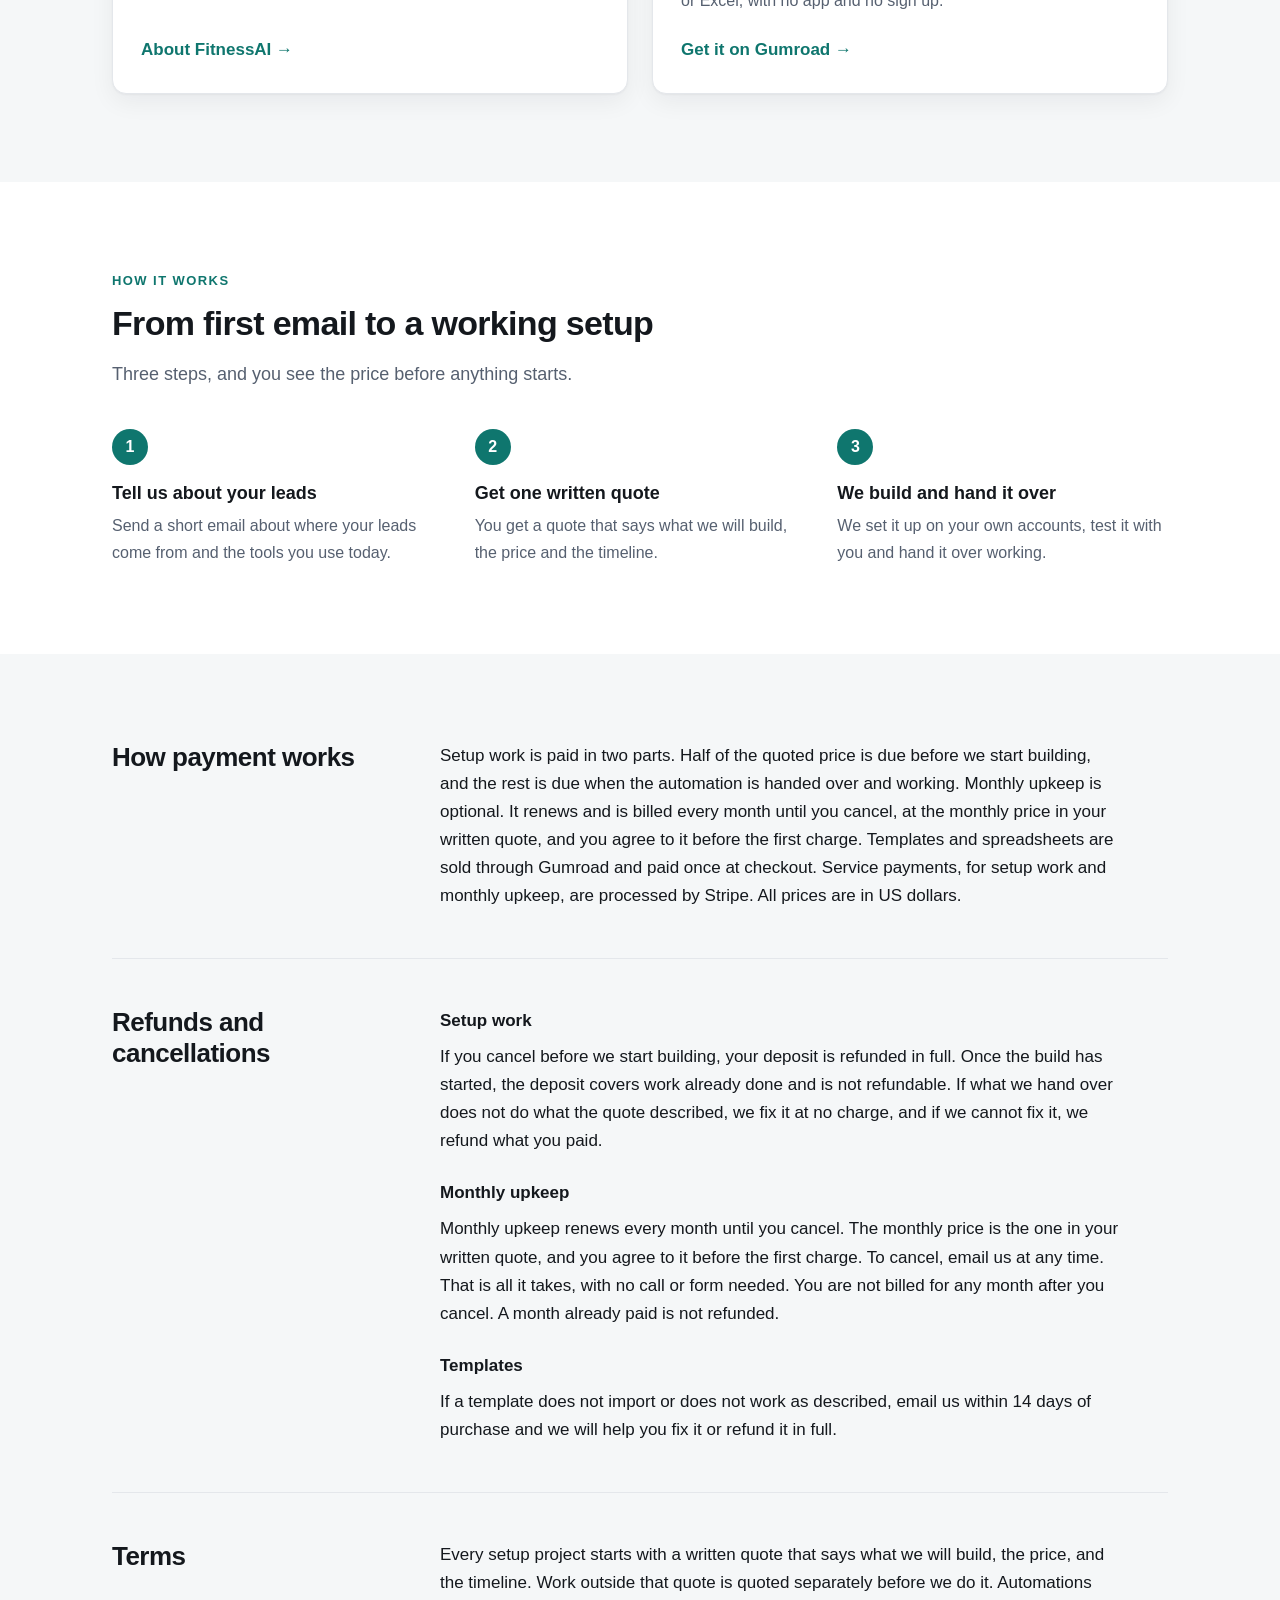
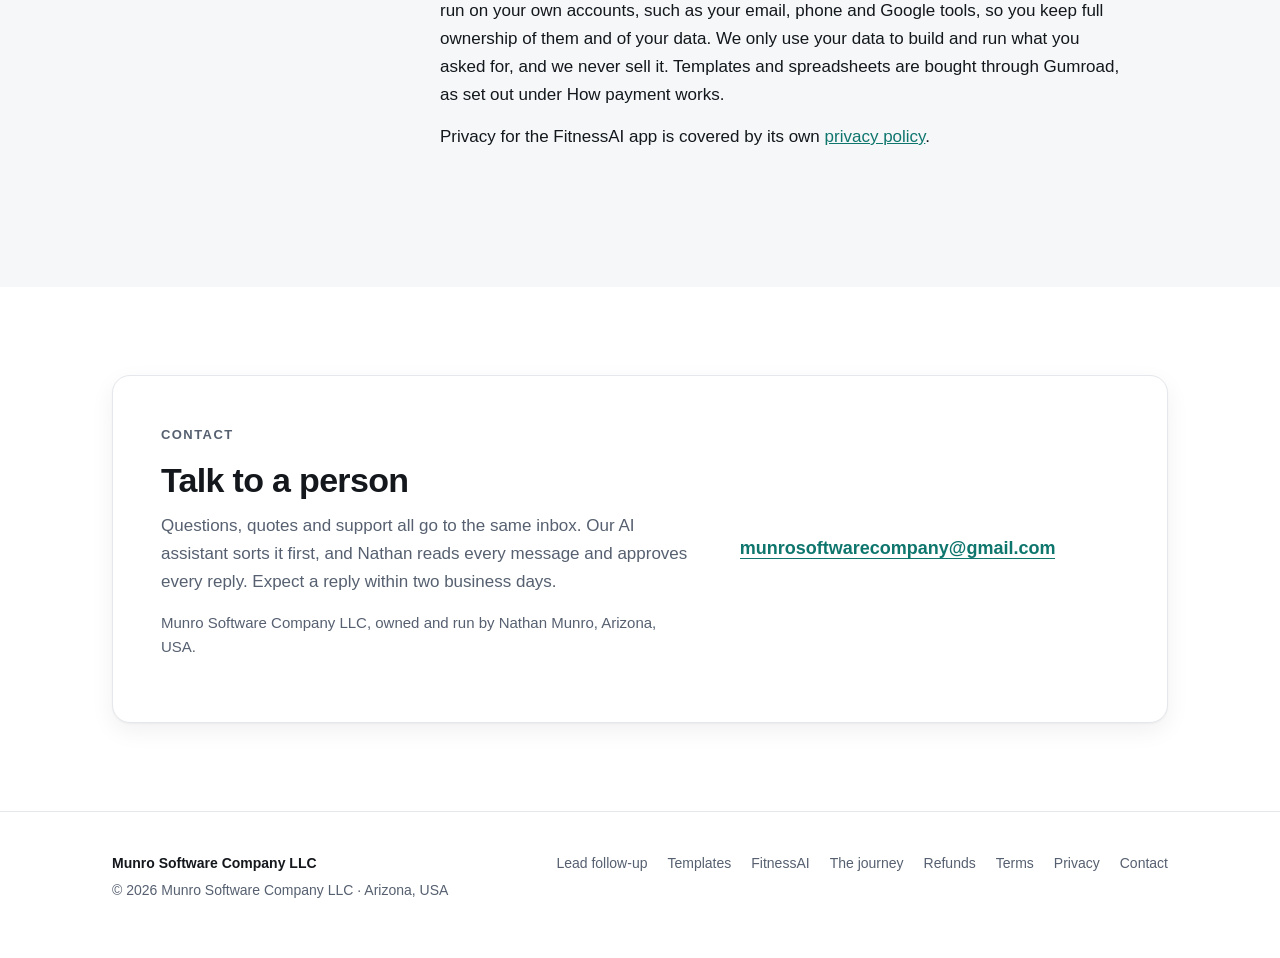
==== commit 78841af8: "jarvis: Rework: Website: name Gumroad as seller in the homepage payment line and on /privacy/, for N" ====
--- a/index.html
+++ b/index.html
@@ -135,9 +135,10 @@
               we start building, and the rest is due when the automation is handed
               over and working. Monthly upkeep is optional. It renews and is billed
               every month until you cancel, at the monthly price in your written
-              quote, and you agree to it before the first charge. Templates are
-              paid once at checkout. All prices are in US dollars, and card payments
-              are processed by Stripe.
+              quote, and you agree to it before the first charge. Templates and
+              spreadsheets are sold through Gumroad and paid once at checkout. Service
+              payments, for setup work and monthly upkeep, are processed by Stripe.
+              All prices are in US dollars.
             </p>
           </div>
         </div>
@@ -179,7 +180,8 @@
               separately before we do it. Automations run on your own accounts, such
               as your email, phone and Google tools, so you keep full ownership of
               them and of your data. We only use your data to build and run what you
-              asked for, and we never sell it.
+              asked for, and we never sell it. Templates and spreadsheets are bought
+              through Gumroad, as set out under How payment works.
             </p>
             <p>
               Privacy for the FitnessAI app is covered by its own
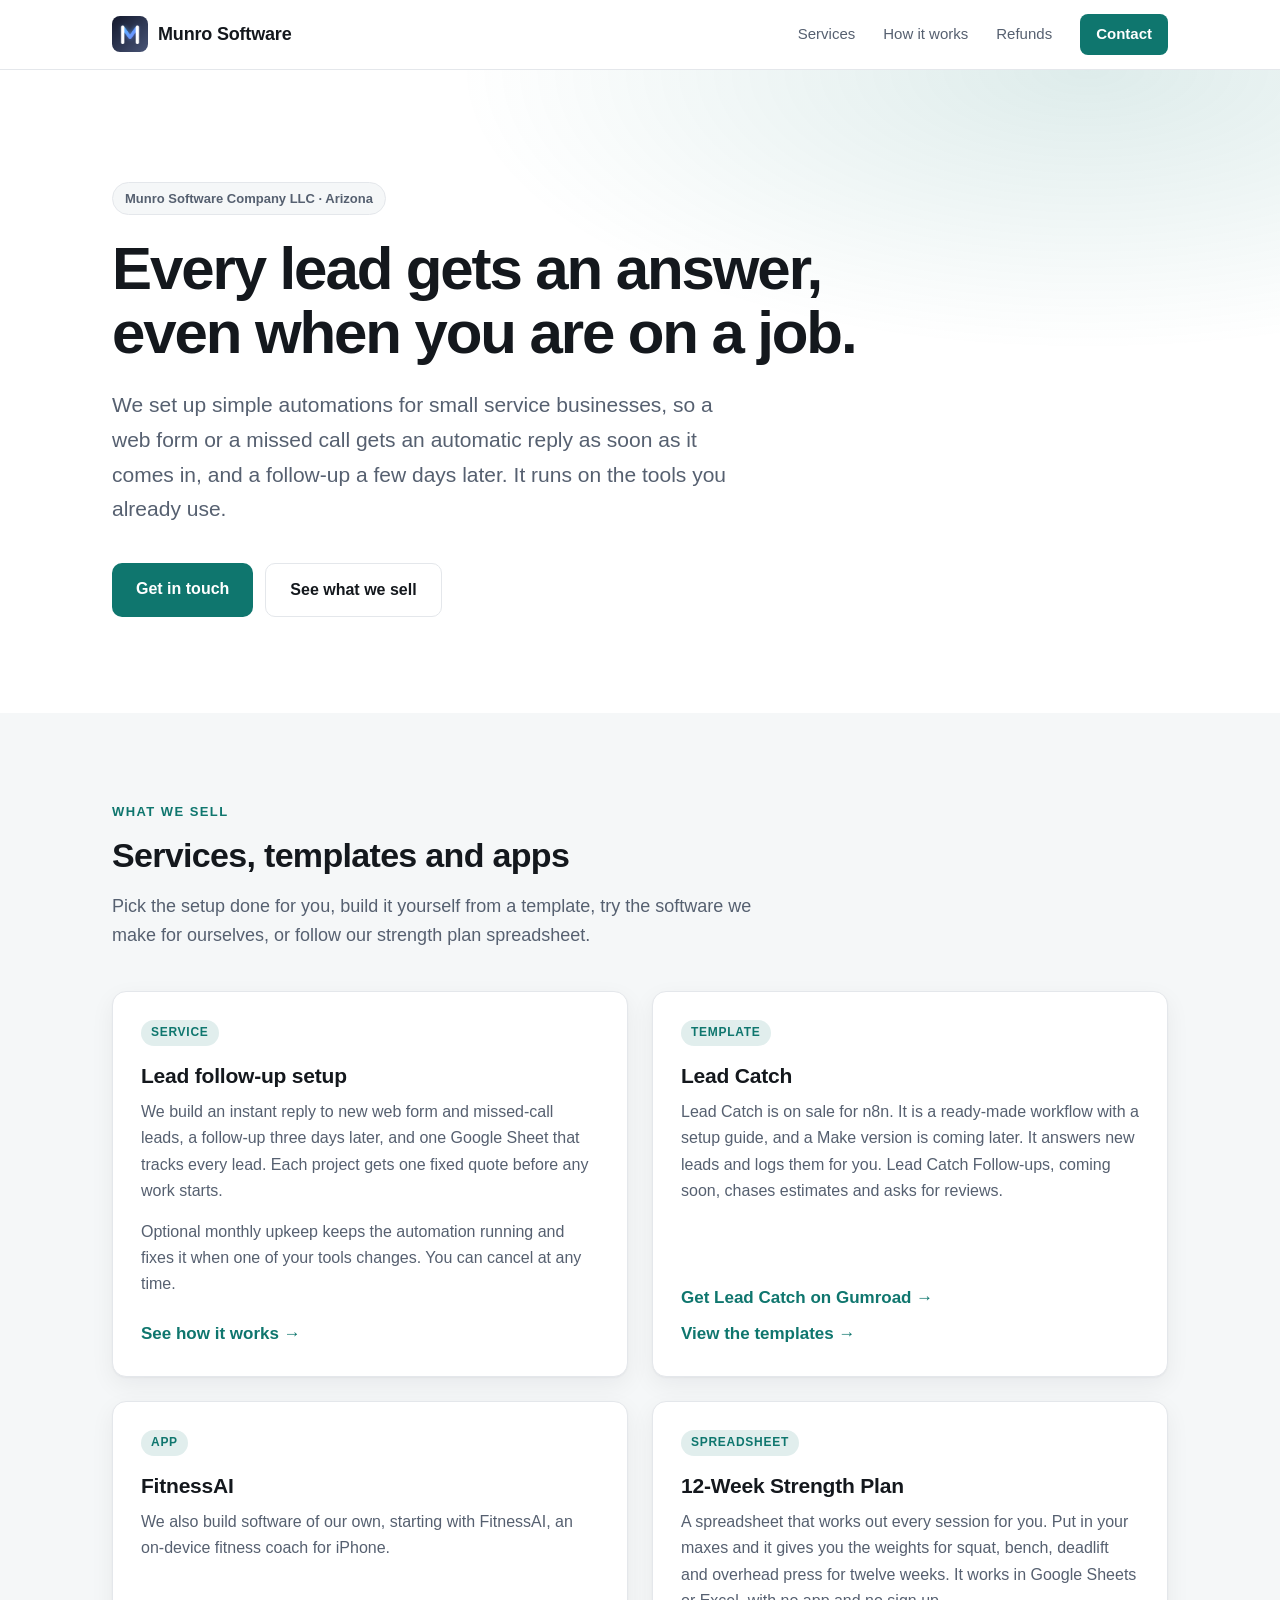
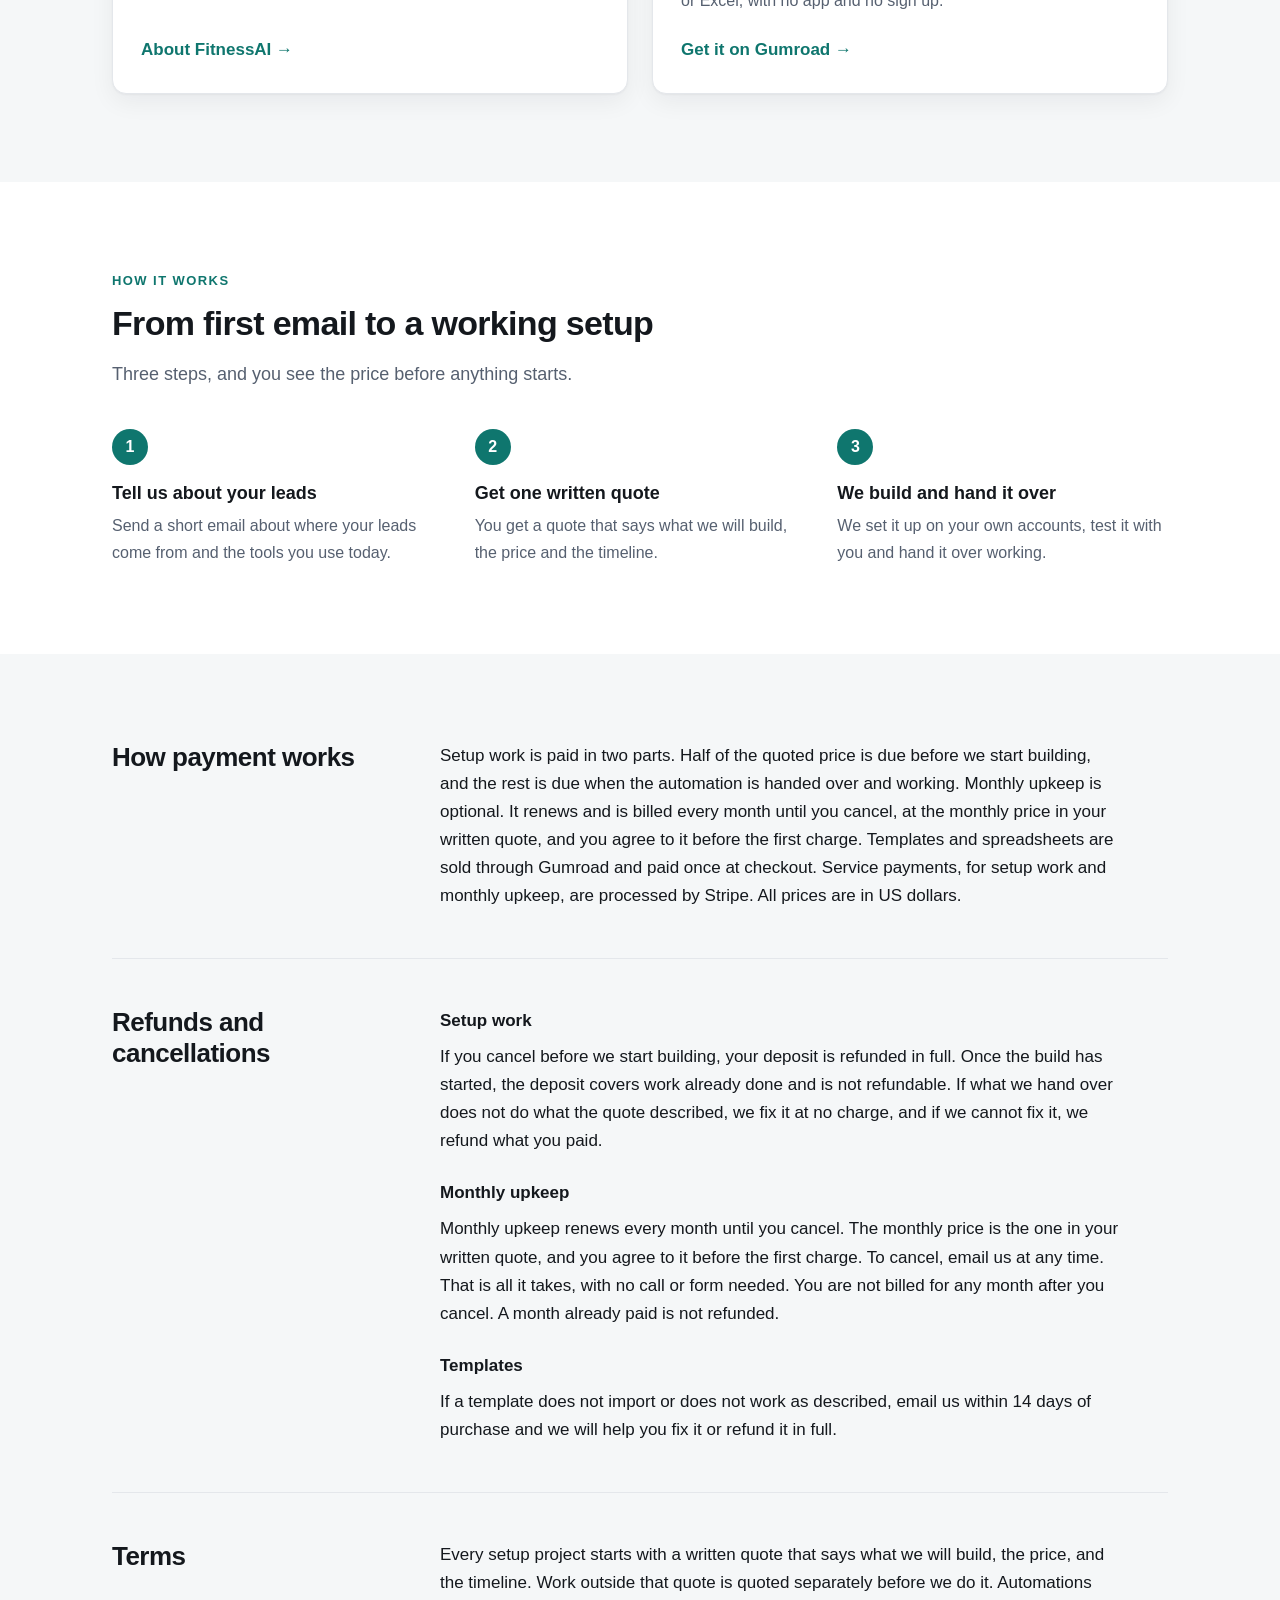
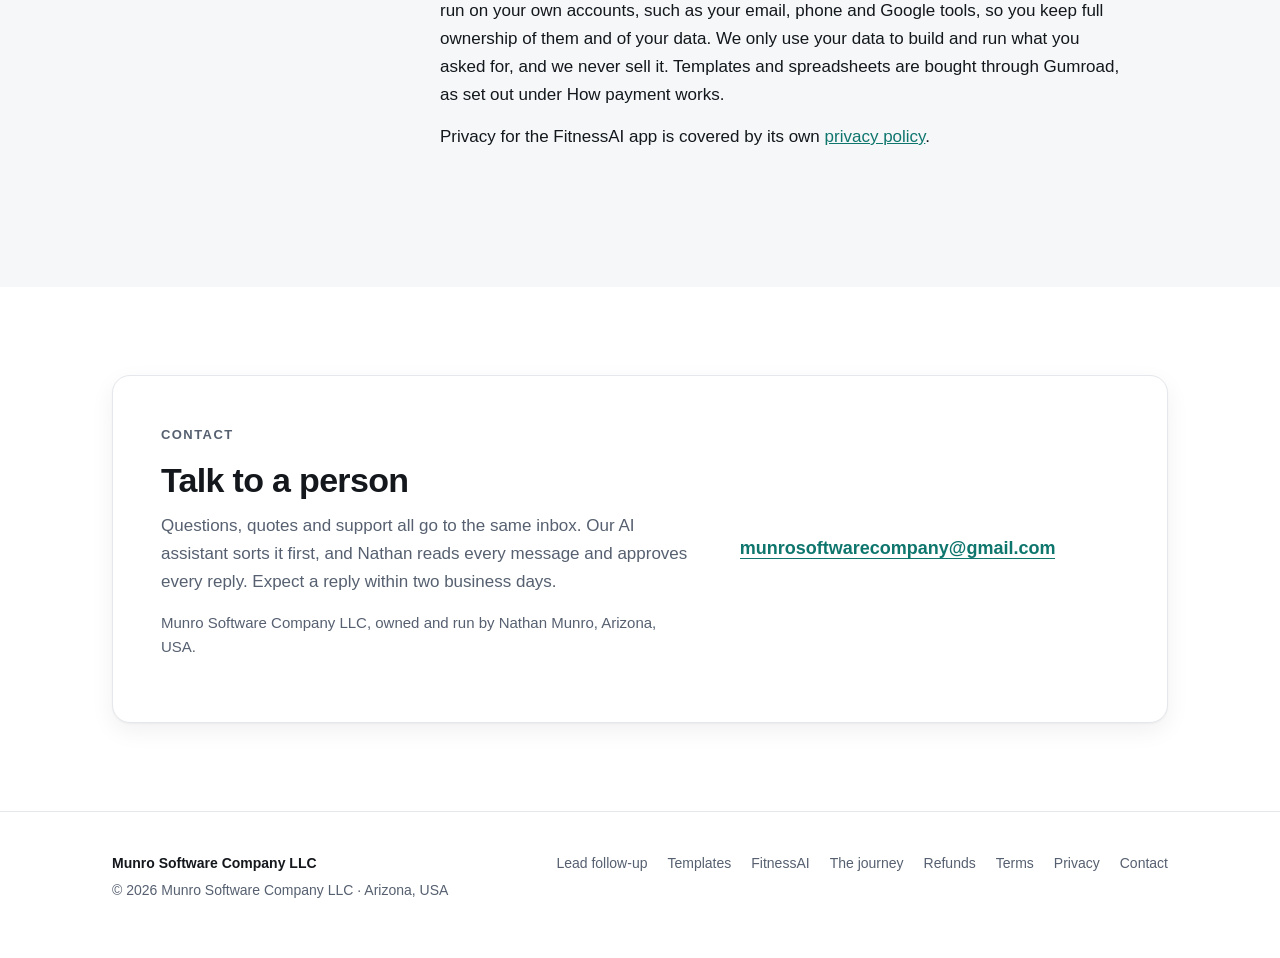
==== commit ccb28e8d: "jarvis: Website: mark Lead Catch on sale with its Gumroad link on the homepage, /templates/ and /jou" ====
--- a/index.html
+++ b/index.html
@@ -4,7 +4,7 @@
   <meta charset="utf-8" />
   <meta name="viewport" content="width=device-width, initial-scale=1" />
   <title>Munro Software Company | Automation for small service businesses</title>
-  <meta name="description" content="Munro Software Company LLC builds lead follow-up automation for small service businesses. Lead Catch, a ready-made n8n workflow template, is coming soon, with a Make version later." />
+  <meta name="description" content="Munro Software Company LLC builds lead follow-up automation for small service businesses. Lead Catch, a ready-made n8n workflow template, is on sale now, with a Make version later." />
   <meta name="theme-color" content="#0f766e" />
   <meta property="og:title" content="Munro Software Company" />
   <meta property="og:description" content="Lead follow-up automation for small service businesses, and ready-made workflow templates." />
@@ -79,13 +79,14 @@
           </article>
           <article class="card">
             <p class="tag">Template</p>
-            <h3>Lead Catch, coming soon</h3>
-            <p>
-              Lead Catch is not on sale yet. It is a ready-made n8n workflow
-              with setup instructions, and a Make version is coming later.
+            <h3>Lead Catch</h3>
+            <p>
+              Lead Catch is on sale for n8n. It is a ready-made workflow
+              with a setup guide, and a Make version is coming later.
               It answers new leads and logs them for you. Lead Catch Follow-ups, coming soon, chases
               estimates and asks for reviews.
             </p>
+            <a class="more" href="https://munrosoft.gumroad.com/l/lead-catch">Get Lead Catch on Gumroad &rarr;</a>
             <a class="more" href="/templates/">View the templates &rarr;</a>
           </article>
           <article class="card">
--- a/styles.css
+++ b/styles.css
@@ -398,6 +398,8 @@
   text-decoration: none;
 }
 
+.card .more + .more { margin-top: 0; }
+
 .card .more:hover { text-decoration: underline; }
 
 .steps {
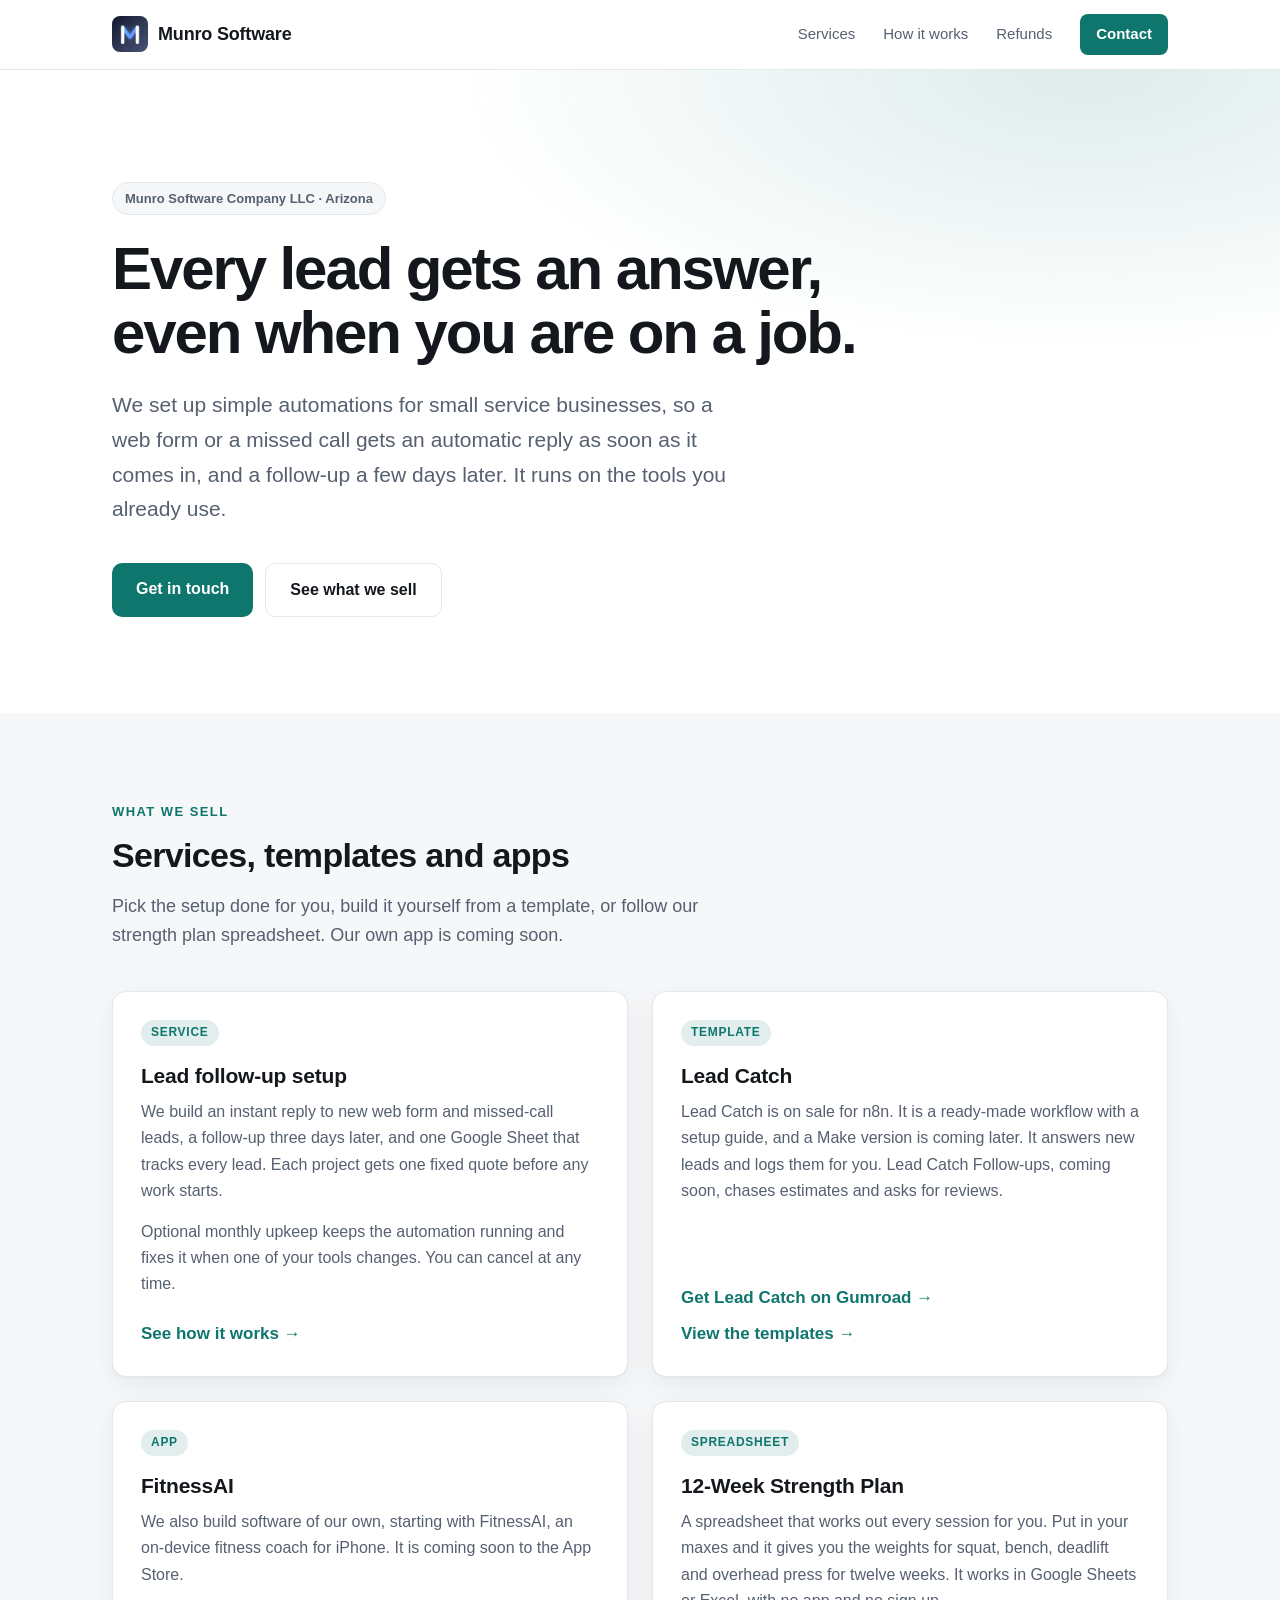
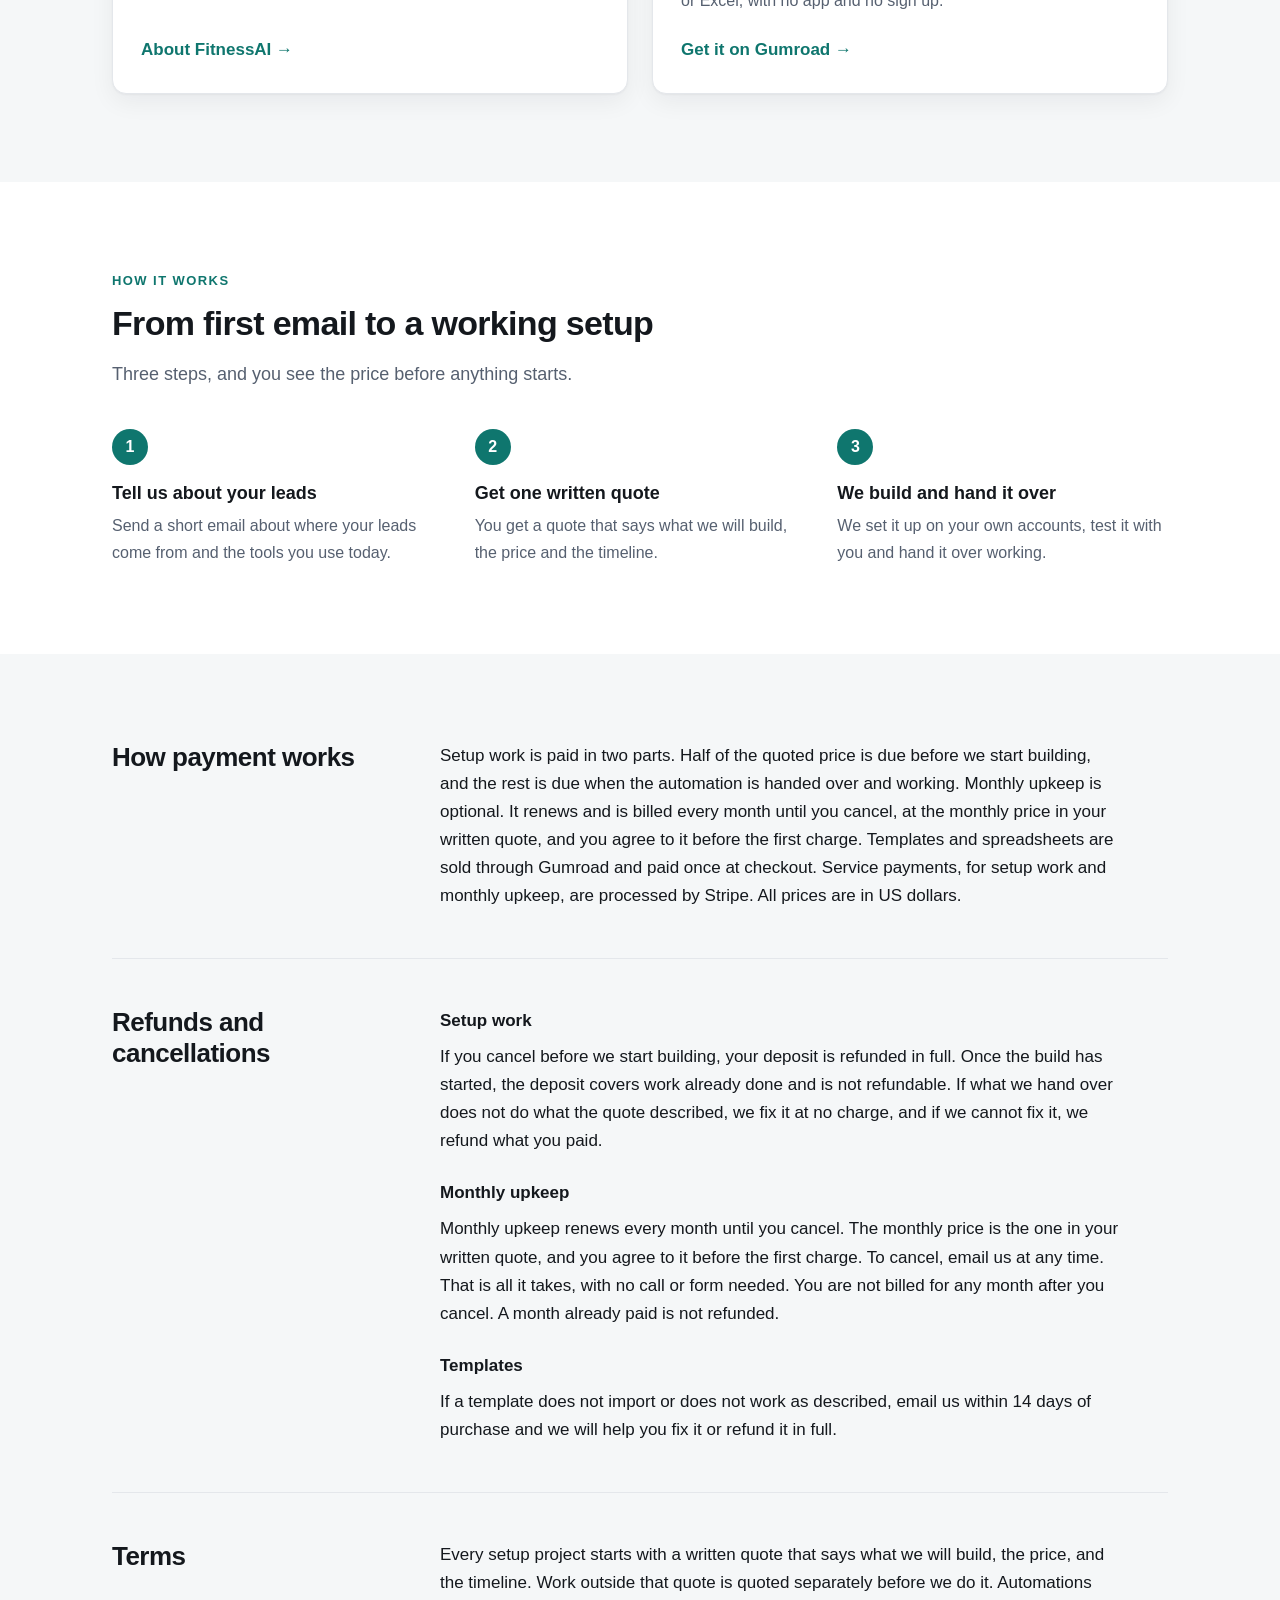
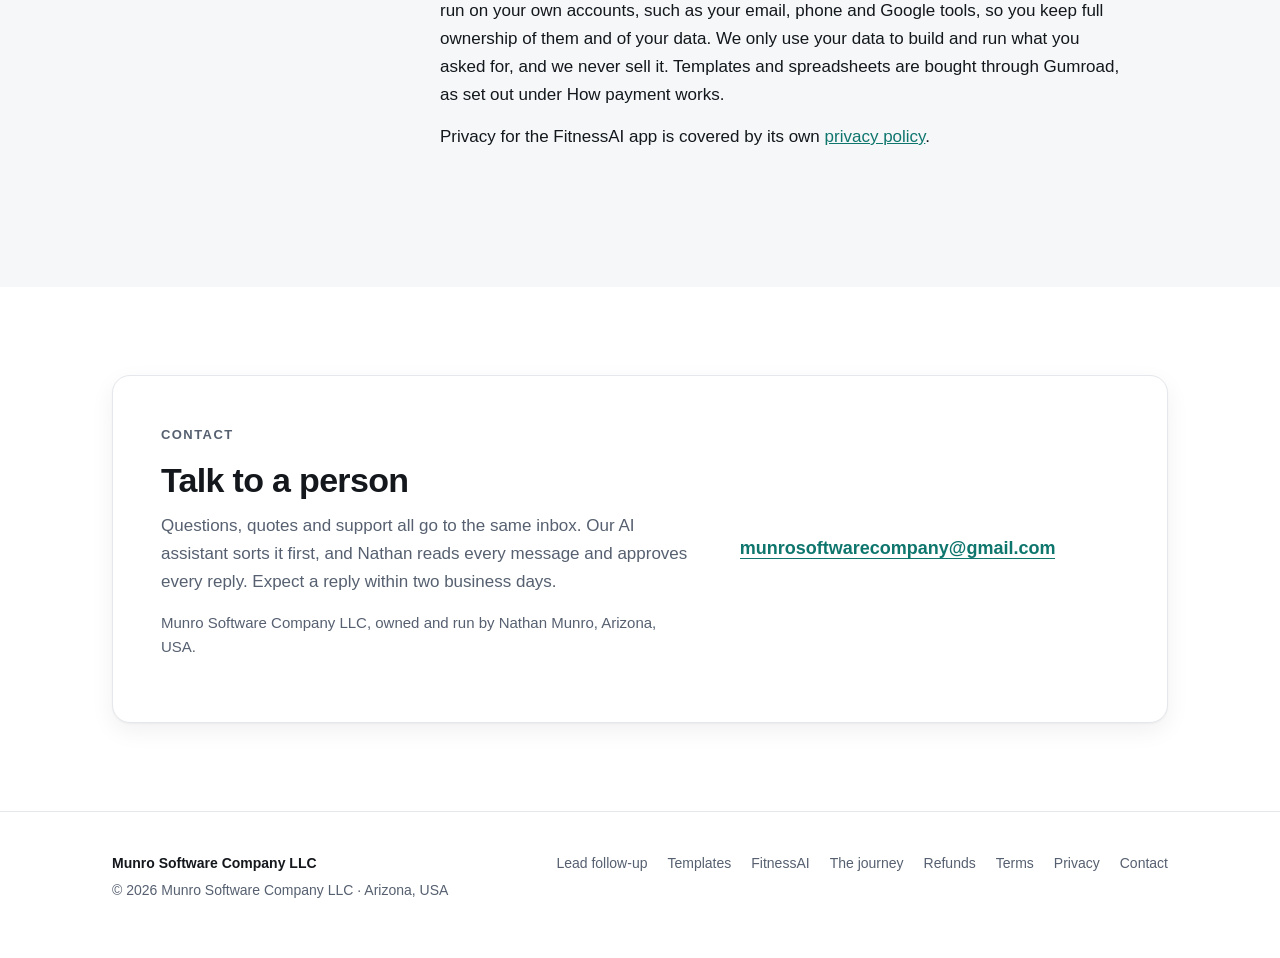
==== commit f03bd01a: "jarvis: Website: say FitnessAI is coming soon on the homepage and /journey/, and add the strength pl" ====
--- a/index.html
+++ b/index.html
@@ -58,9 +58,8 @@
         <p class="eyebrow">What we sell</p>
         <h2>Services, templates and apps</h2>
         <p class="intro">
-          Pick the setup done for you, build it yourself from a template, try
-          the software we make for ourselves, or follow our strength plan
-          spreadsheet.
+          Pick the setup done for you, build it yourself from a template, or
+          follow our strength plan spreadsheet. Our own app is coming soon.
         </p>
         <div class="cards">
           <article class="card">
@@ -94,7 +93,8 @@
             <h3>FitnessAI</h3>
             <p>
               We also build software of our own, starting with FitnessAI, an
-              on-device fitness coach for iPhone.
+              on-device fitness coach for iPhone. It is coming soon to the App
+              Store.
             </p>
             <a class="more" href="/fitnessai/">About FitnessAI &rarr;</a>
           </article>
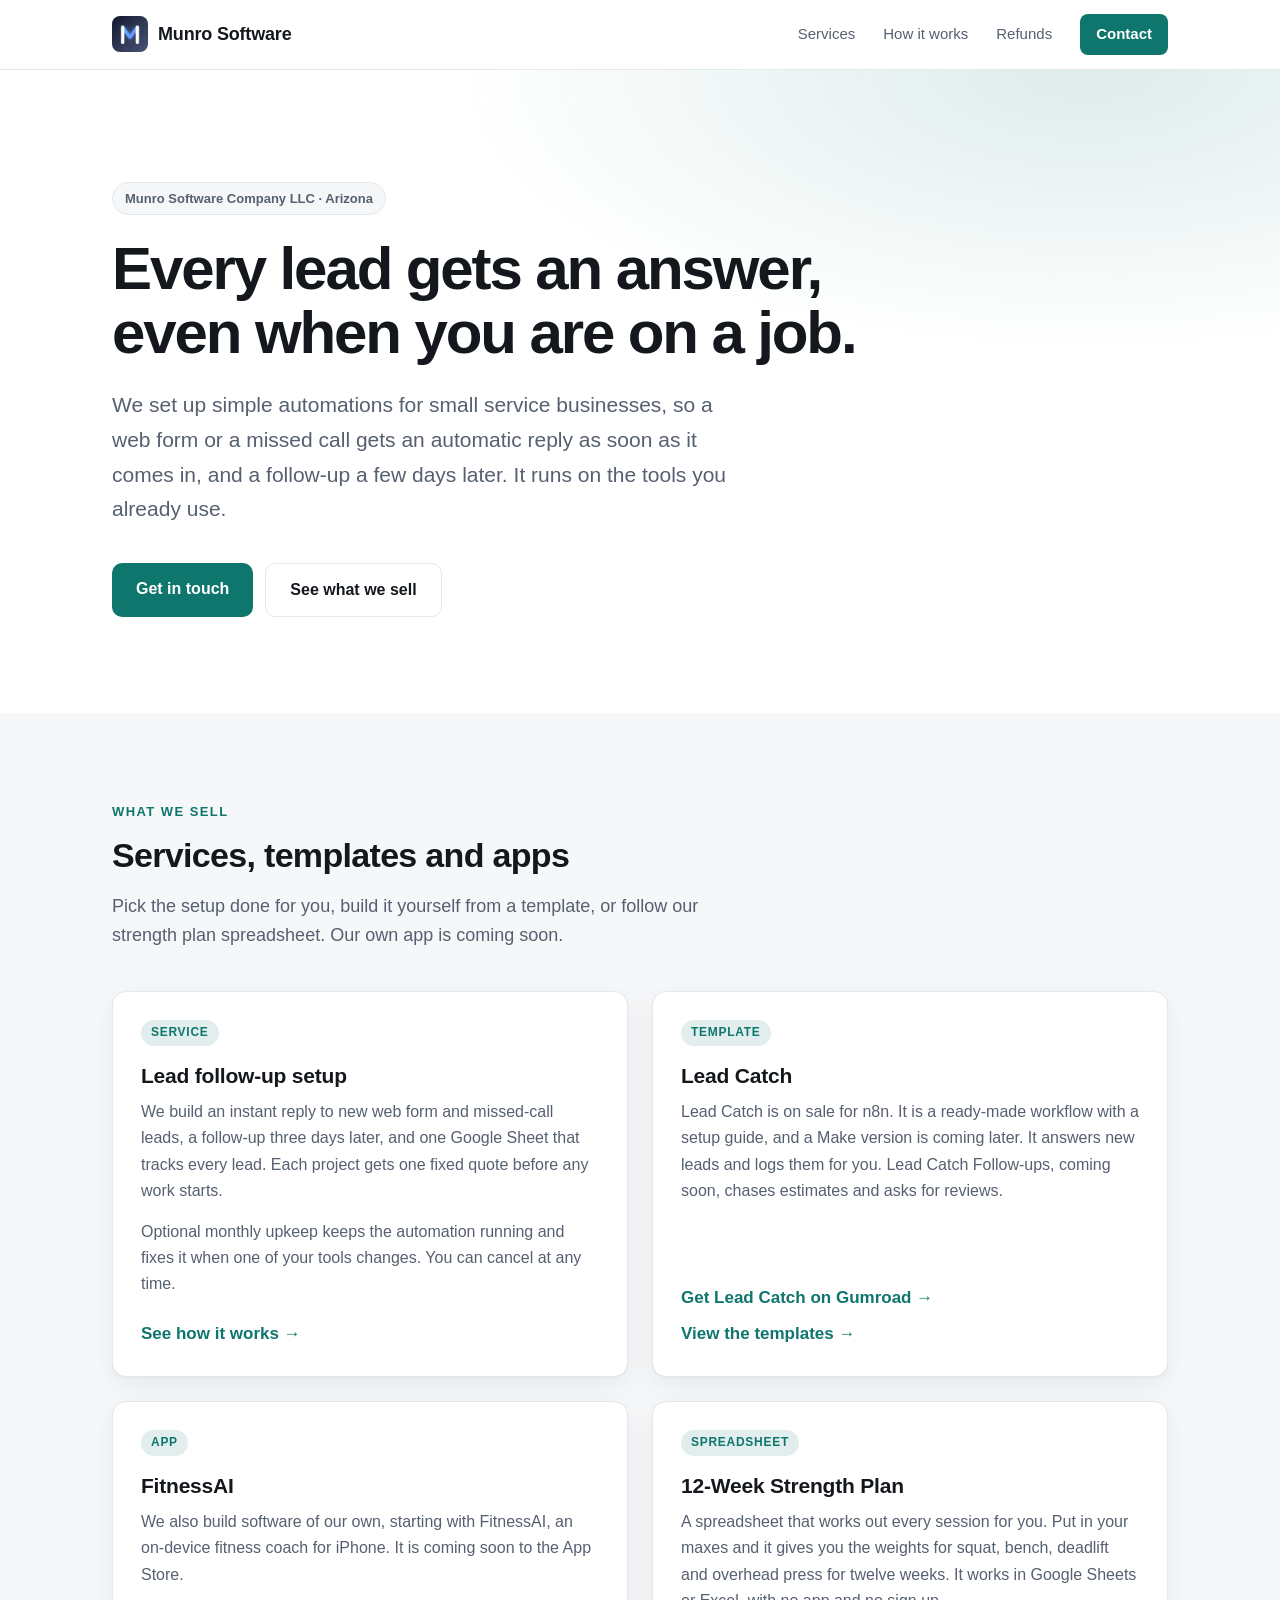
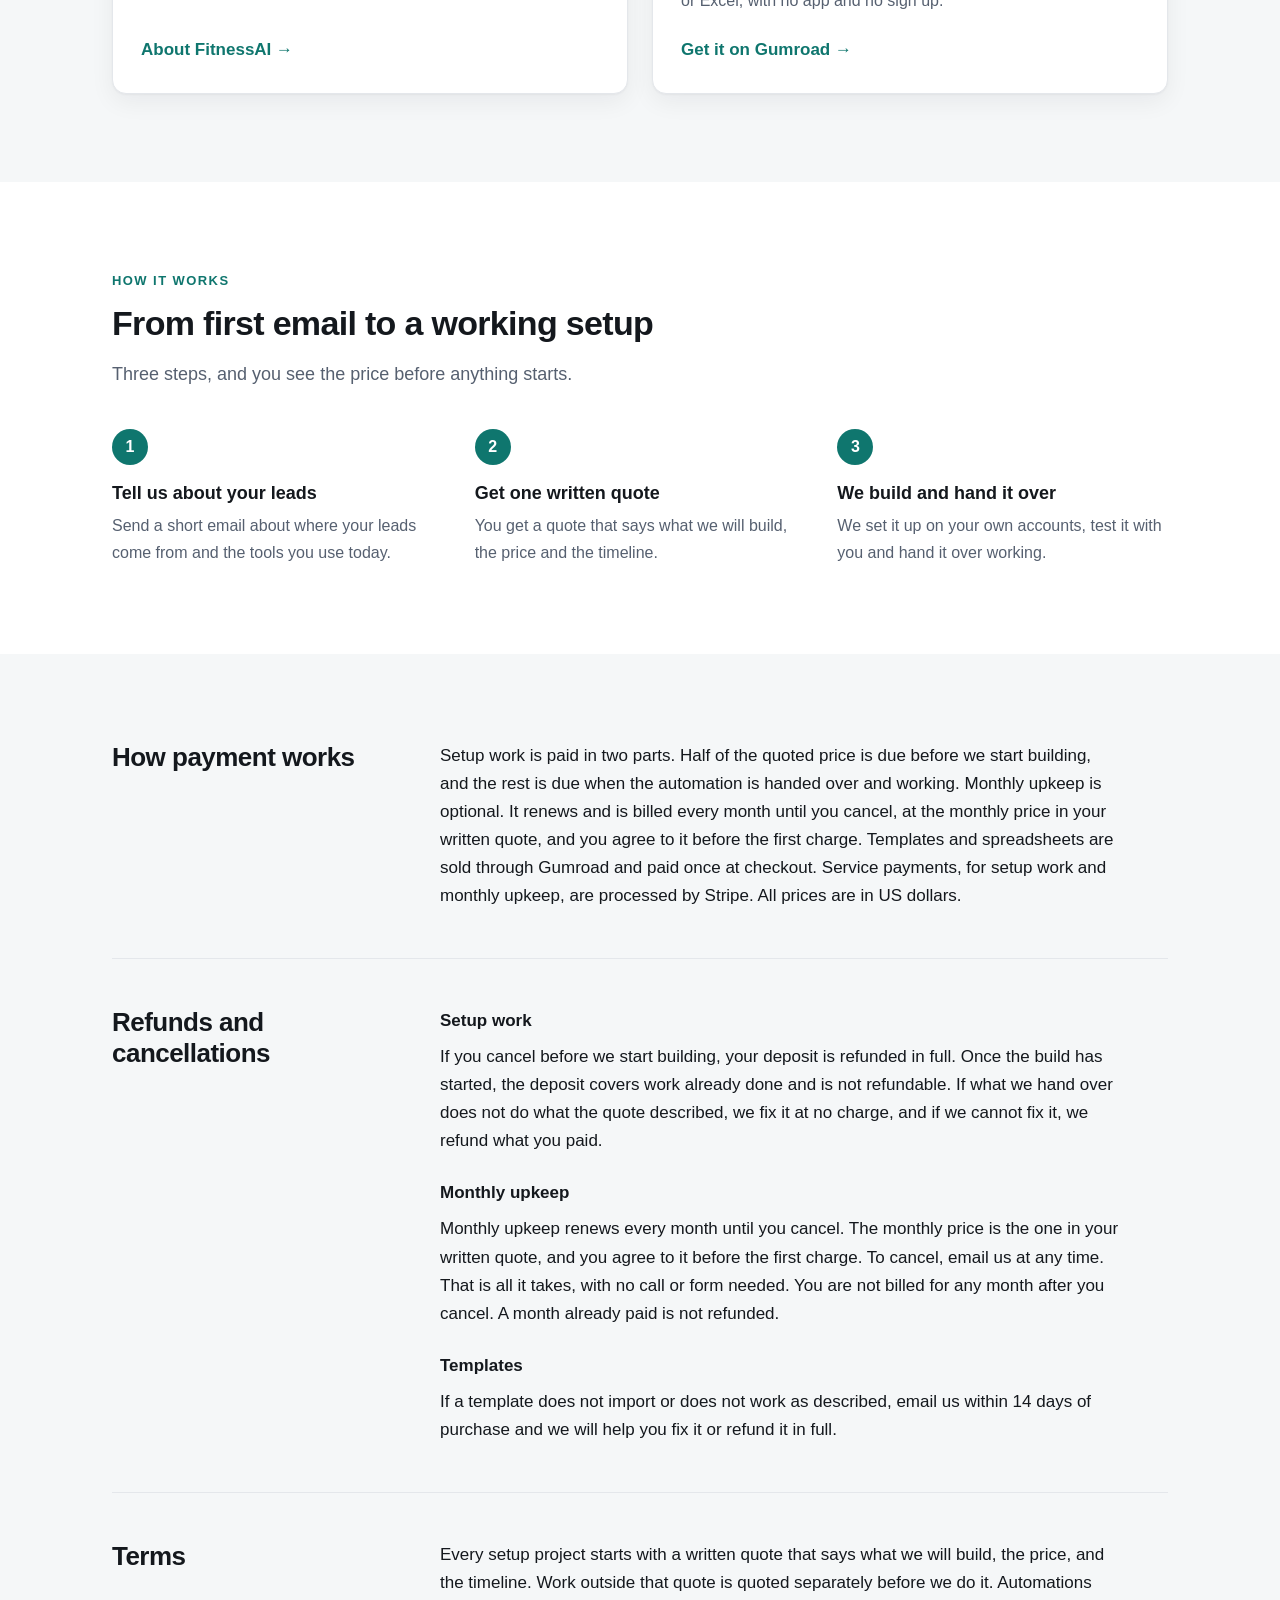
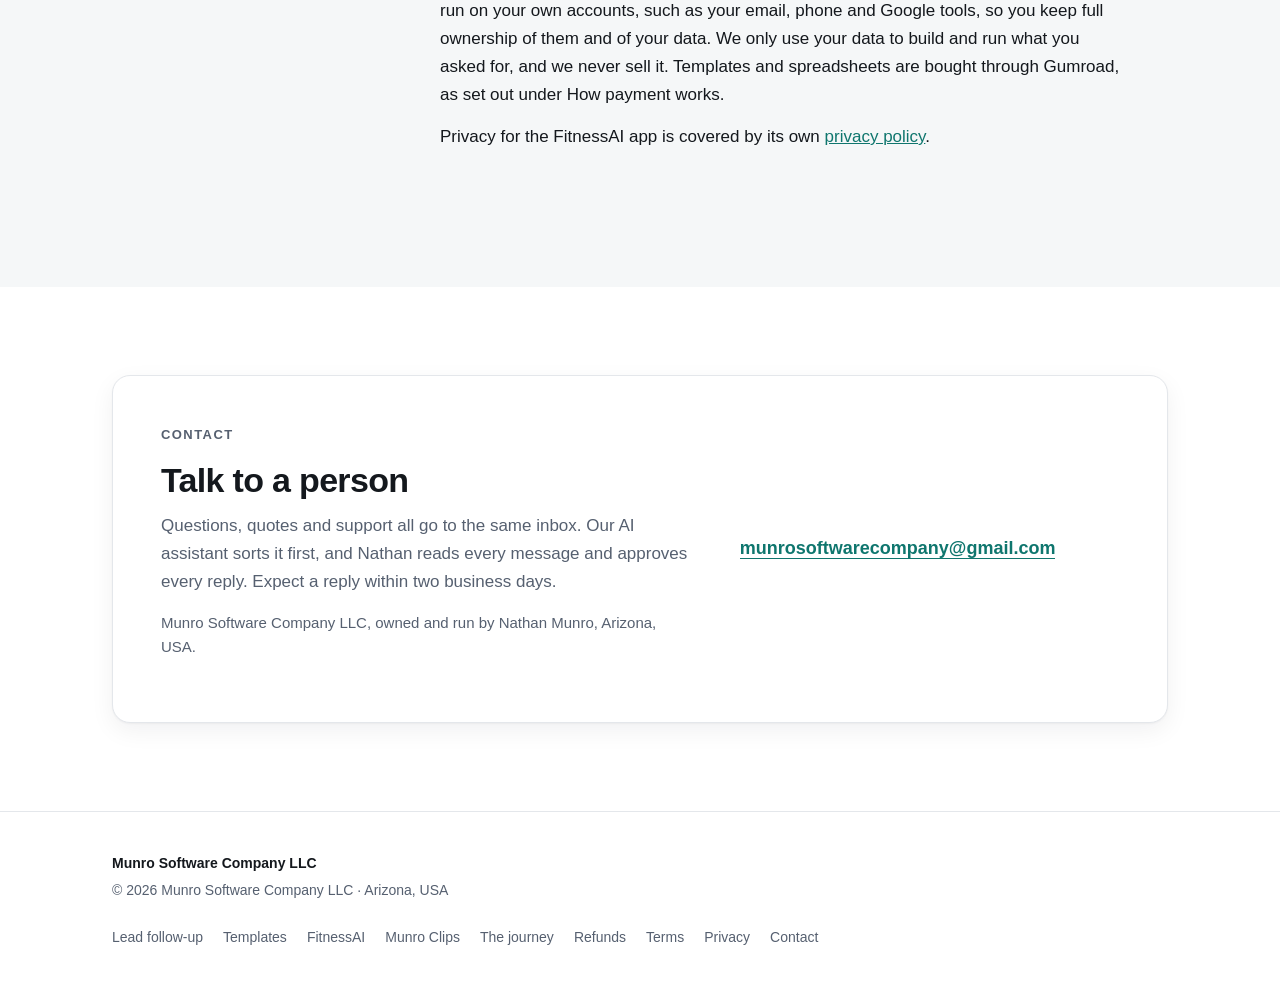
==== commit 8b583898: "jarvis: Rework: Website: link /clips/ from the homepage footer, for Nathan's review Added the Munro " ====
--- a/index.html
+++ b/index.html
@@ -228,6 +228,7 @@
         <a href="/lead-follow-up/">Lead follow-up</a>
         <a href="/templates/">Templates</a>
         <a href="/fitnessai/">FitnessAI</a>
+        <a href="/clips/">Munro Clips</a>
         <a href="/journey/">The journey</a>
         <a href="#refunds">Refunds</a>
         <a href="#terms">Terms</a>
